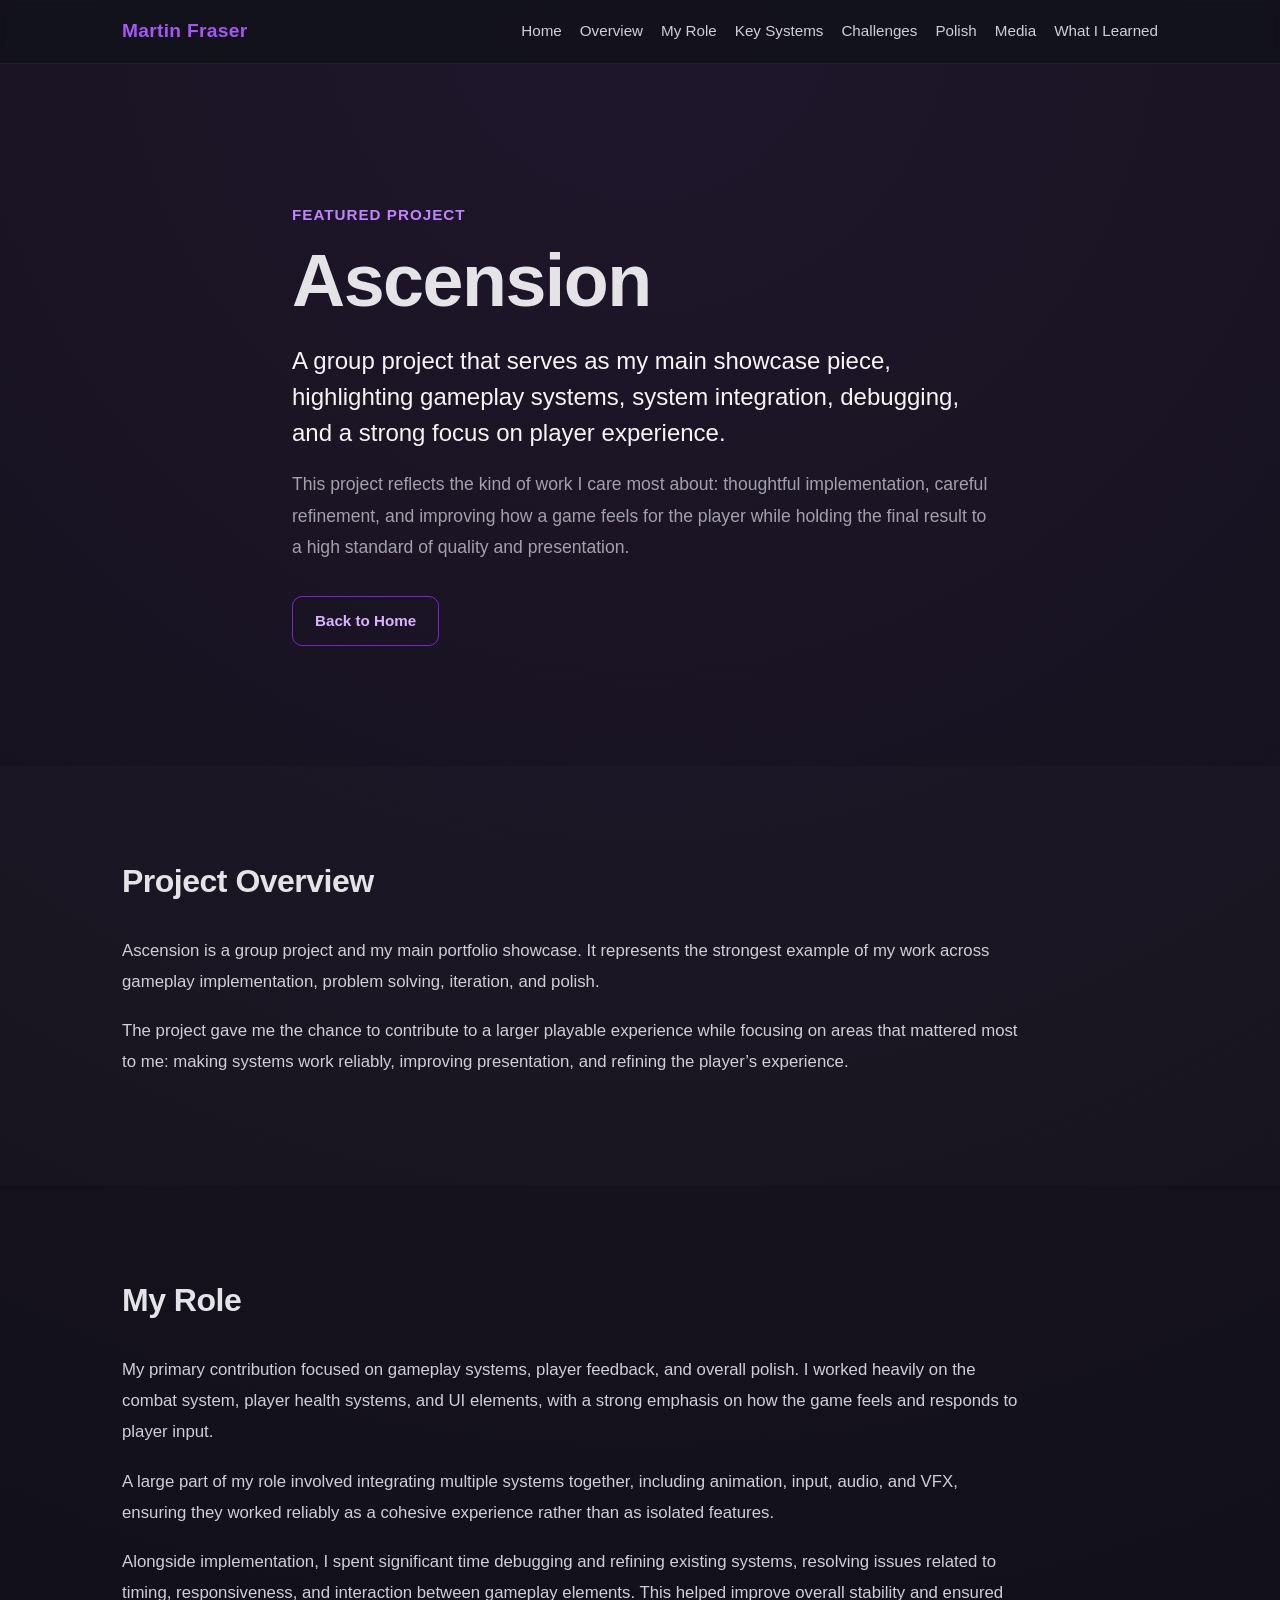
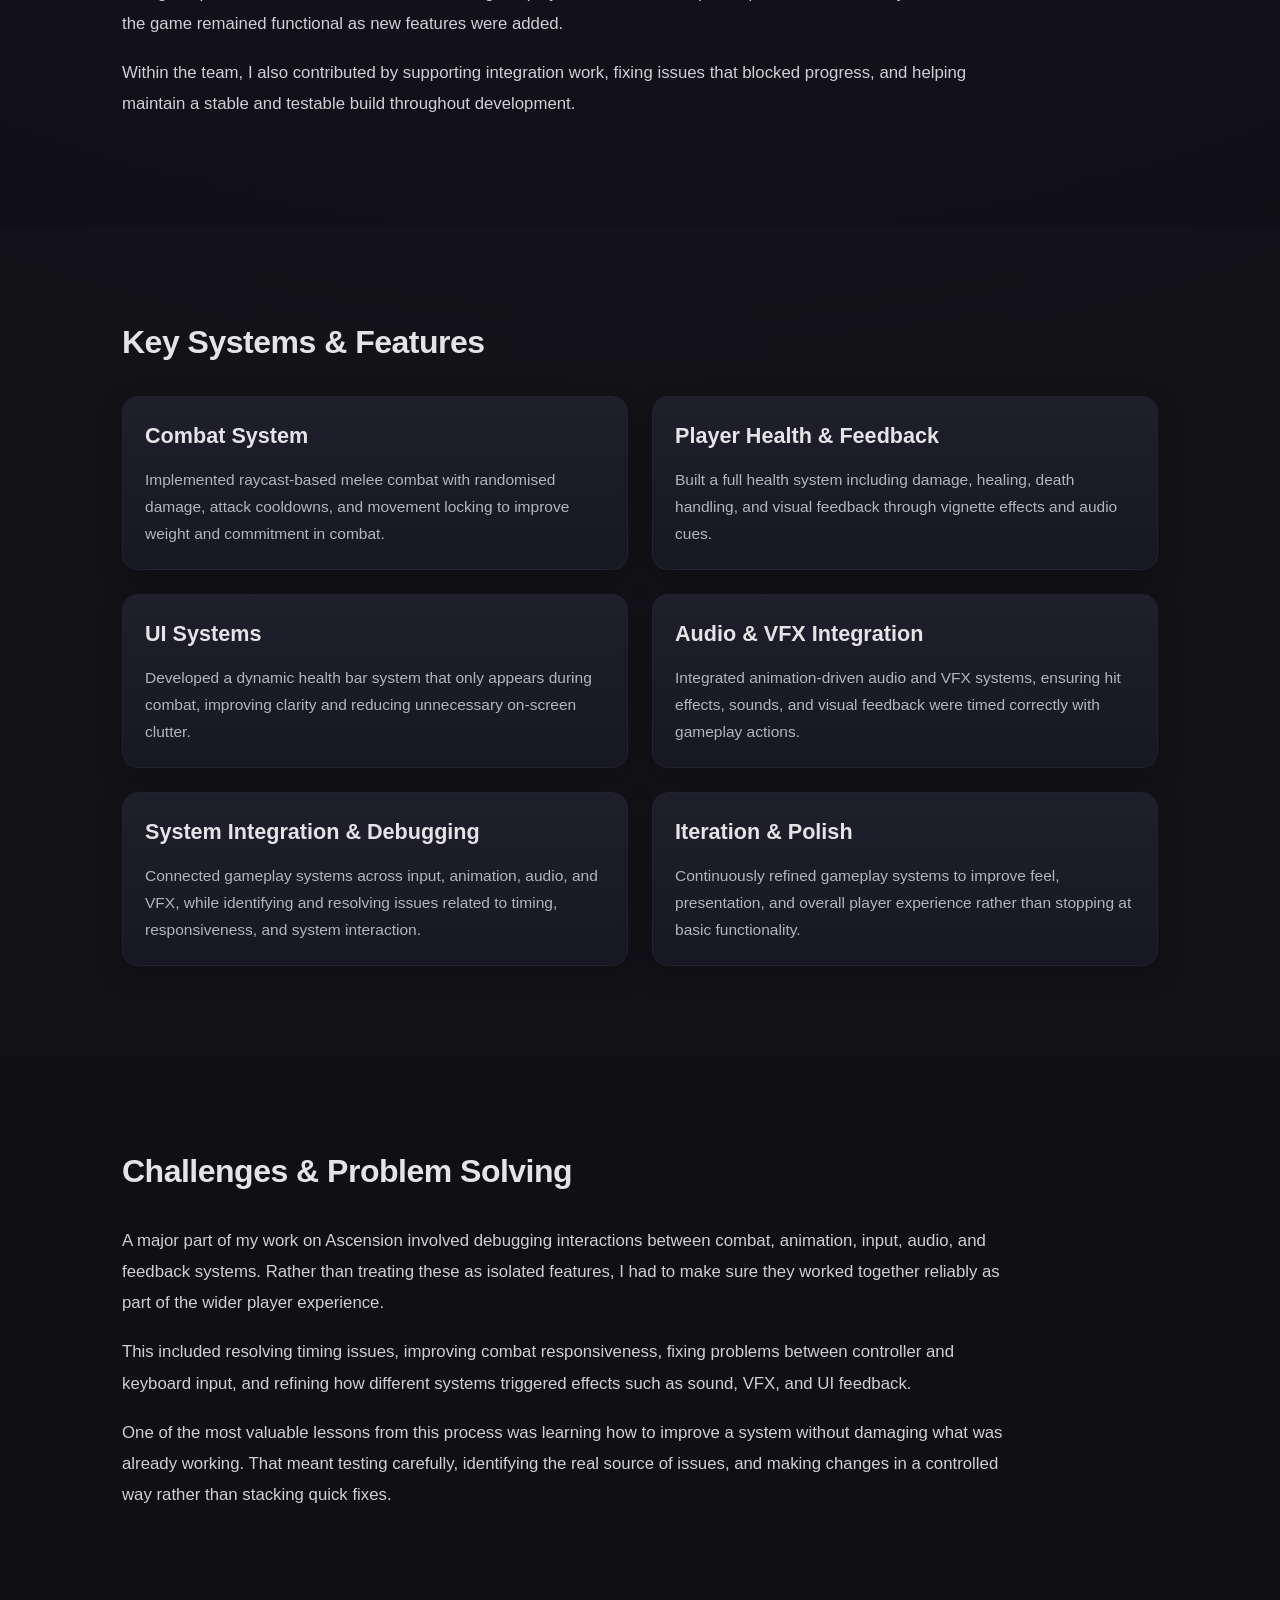
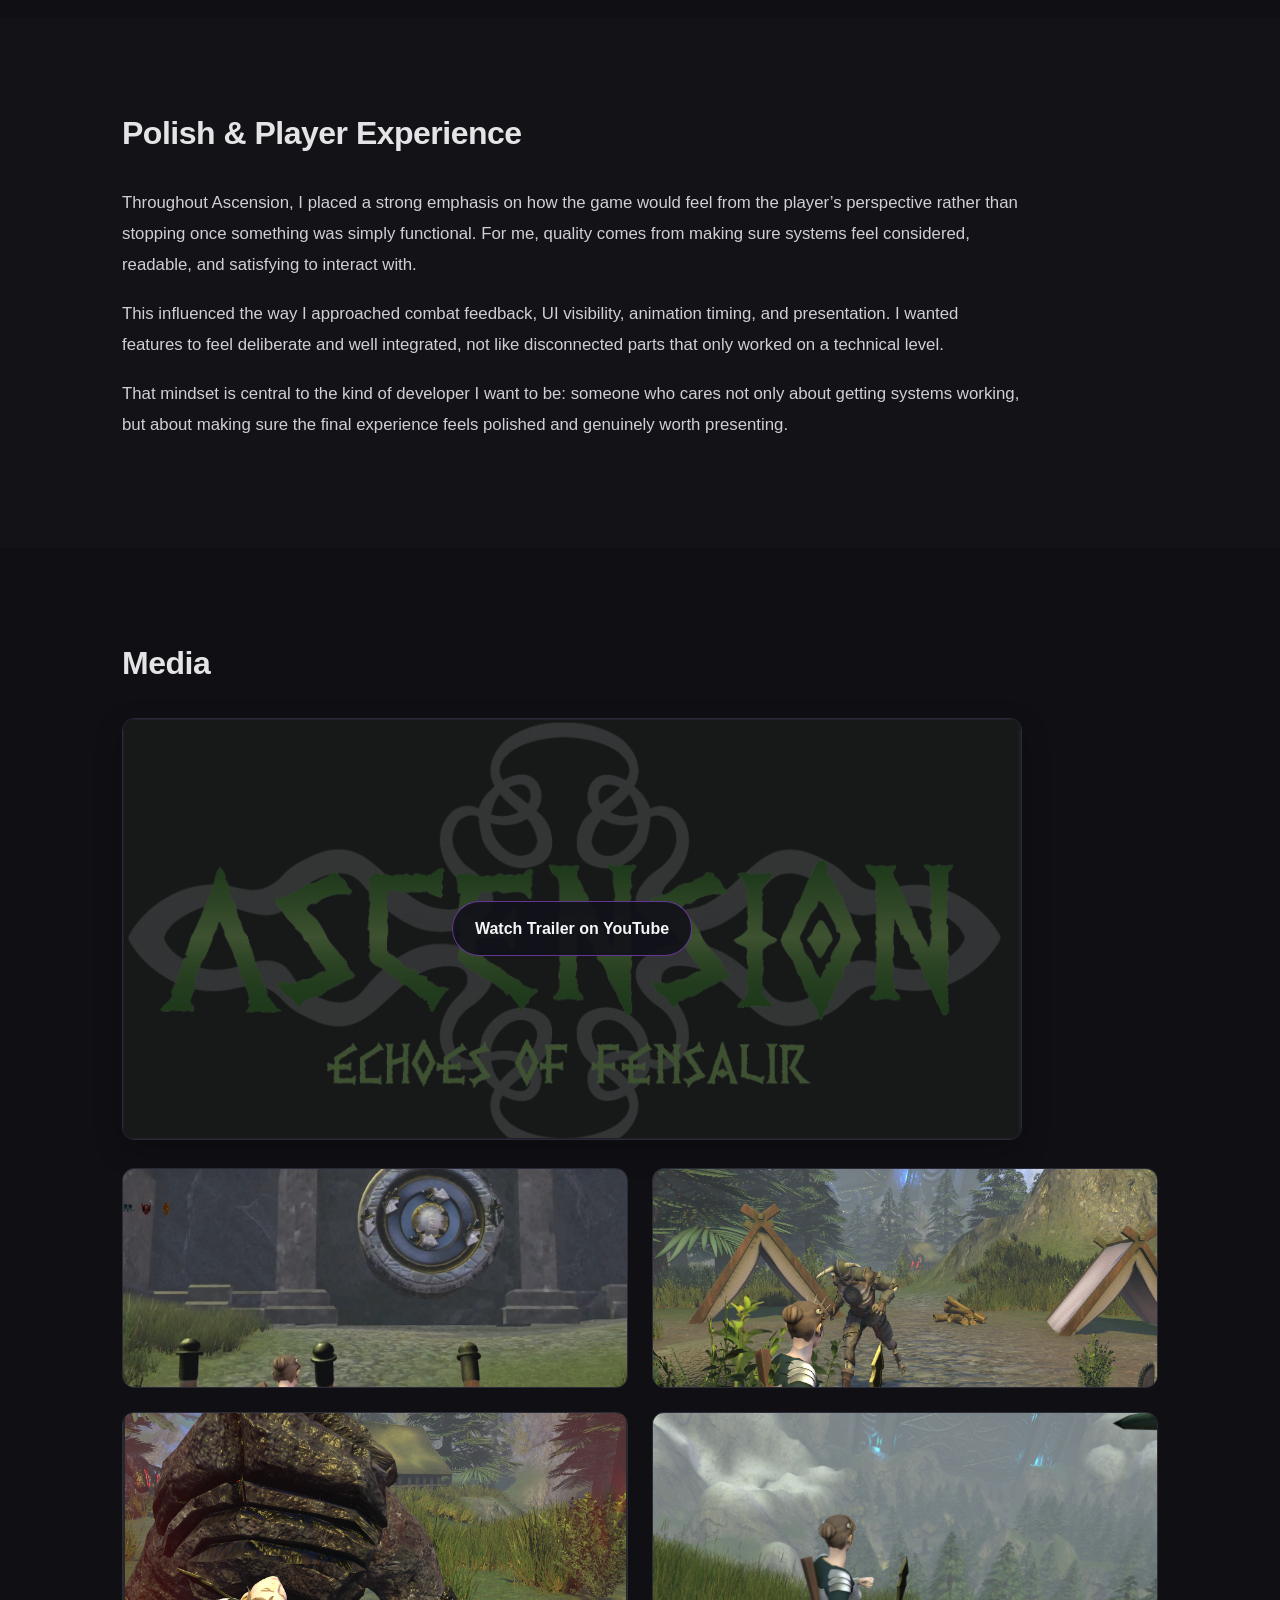
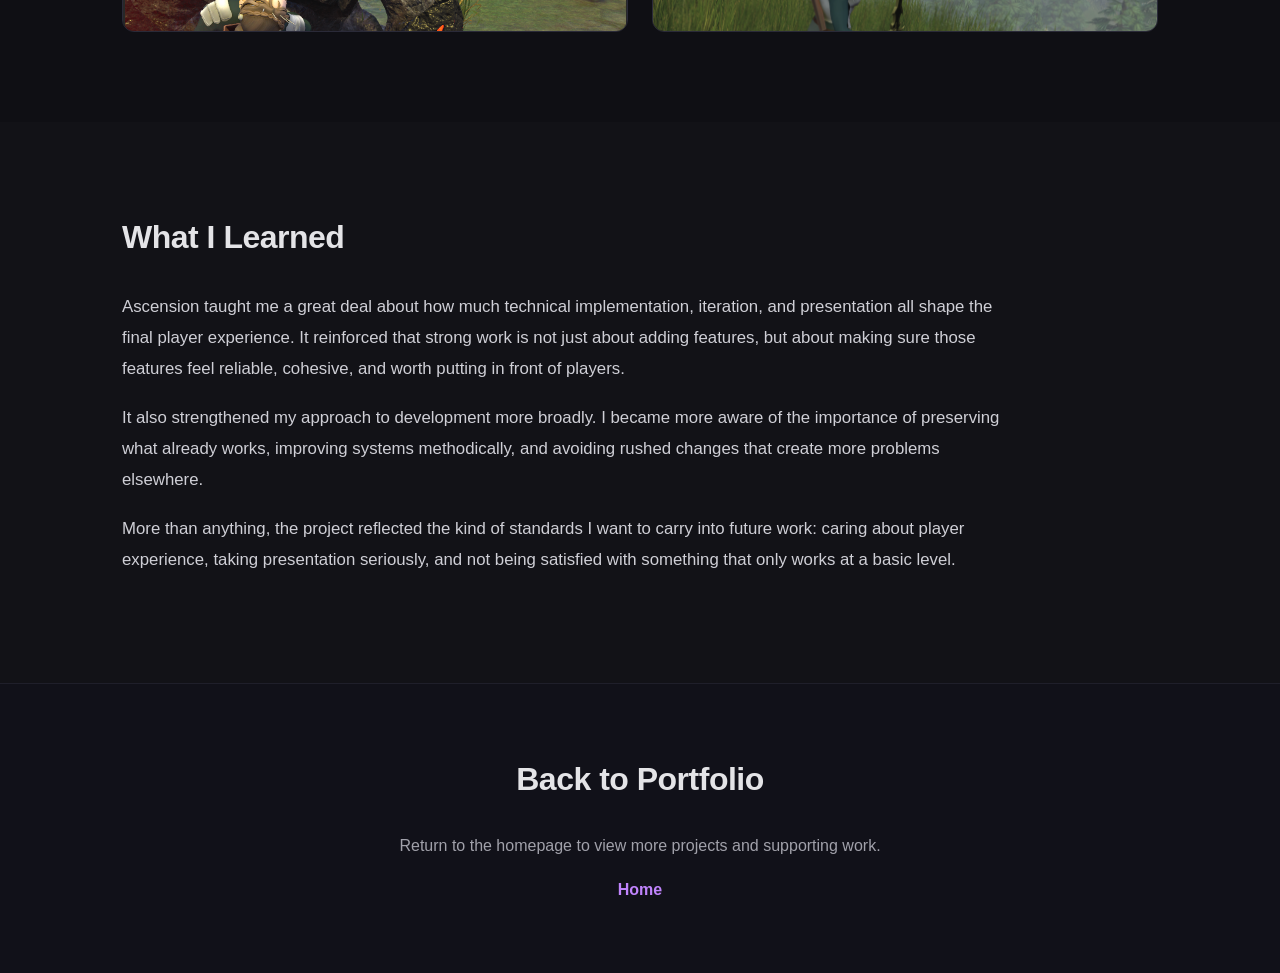
==== ascension.html @ 67d80767 "Add files via upload Initial portfolio upload" ====
<!DOCTYPE html>
<html lang="en">
<head>
    <meta charset="UTF-8">
    <meta name="viewport" content="width=device-width, initial-scale=1.0">
    <title>Ascension | Martin Fraser</title>
    <meta name="description" content="Ascension project page for Martin Fraser's portfolio.">
    <link rel="stylesheet" href="css/styles.css">
</head>
<body>
    <header class="site-header">
        <div class="container nav-container">
            <a href="index.html" class="site-logo">Martin Fraser</a>

            <nav class="site-nav">
                <a href="index.html">Home</a>
                <a href="#overview">Overview</a>
                <a href="#role">My Role</a>
                <a href="#systems">Key Systems</a>
                <a href="#challenges">Challenges</a>
                <a href="#polish">Polish</a>
                <a href="#media">Media</a>
                <a href="#learning">What I Learned</a>
            </nav>
        </div>
    </header>

    <main>
        <section class="hero-section">
            <div class="container hero-content">
                <p class="eyebrow">Featured Project</p>
                <h1>Ascension</h1>
                <p class="hero-lead">
    A group project that serves as my main showcase piece, highlighting gameplay systems,
    system integration, debugging, and a strong focus on player experience.
</p>
               <p class="hero-supporting">
    This project reflects the kind of work I care most about: thoughtful implementation,
    careful refinement, and improving how a game feels for the player while holding the final
    result to a high standard of quality and presentation.
</p>
                <div class="hero-buttons">
                    <a href="index.html" class="button button-secondary">Back to Home</a>
                </div>
            </div>
        </section>

        <section id="overview" class="content-section">
            <div class="container">
                <h2>Project Overview</h2>
                <p class="section-copy">
                    Ascension is a group project and my main portfolio showcase. It represents the strongest
                    example of my work across gameplay implementation, problem solving, iteration, and polish.
                </p>
                <p class="section-copy">
                    The project gave me the chance to contribute to a larger playable experience while focusing
                    on areas that mattered most to me: making systems work reliably, improving presentation, and
                    refining the player’s experience.
                </p>
            </div>
        </section>

        <section id="role" class="content-section">
            <div class="container">
                <h2>My Role</h2>

                <p class="section-copy">
                    My primary contribution focused on gameplay systems, player feedback, and overall polish.
                    I worked heavily on the combat system, player health systems, and UI elements, with a strong
                    emphasis on how the game feels and responds to player input.
                </p>

                <p class="section-copy">
                    A large part of my role involved integrating multiple systems together, including animation,
                    input, audio, and VFX, ensuring they worked reliably as a cohesive experience rather than as
                    isolated features.
                </p>

                <p class="section-copy">
                    Alongside implementation, I spent significant time debugging and refining existing systems,
                    resolving issues related to timing, responsiveness, and interaction between gameplay elements.
                    This helped improve overall stability and ensured the game remained functional as new features
                    were added.
                </p>

                <p class="section-copy">
                    Within the team, I also contributed by supporting integration work, fixing issues that blocked
                    progress, and helping maintain a stable and testable build throughout development.
                </p>
            </div>
        </section>

        <section id="systems" class="content-section">
            <div class="container">
                <h2>Key Systems & Features</h2>

                <div class="project-grid">
                    <article class="project-card">
                        <div class="project-card-content">
                            <h3>Combat System</h3>
                            <p>
                                Implemented raycast-based melee combat with randomised damage, attack cooldowns,
                                and movement locking to improve weight and commitment in combat.
                            </p>
                        </div>
                    </article>

                    <article class="project-card">
                        <div class="project-card-content">
                            <h3>Player Health & Feedback</h3>
                            <p>
                                Built a full health system including damage, healing, death handling, and visual
                                feedback through vignette effects and audio cues.
                            </p>
                        </div>
                    </article>

                    <article class="project-card">
                        <div class="project-card-content">
                            <h3>UI Systems</h3>
                            <p>
                                Developed a dynamic health bar system that only appears during combat,
                                improving clarity and reducing unnecessary on-screen clutter.
                            </p>
                        </div>
                    </article>

                    <article class="project-card">
                        <div class="project-card-content">
                            <h3>Audio & VFX Integration</h3>
                            <p>
                                Integrated animation-driven audio and VFX systems, ensuring hit effects,
                                sounds, and visual feedback were timed correctly with gameplay actions.
                            </p>
                        </div>
                    </article>

                    <article class="project-card">
                        <div class="project-card-content">
                            <h3>System Integration & Debugging</h3>
                            <p>
                                Connected gameplay systems across input, animation, audio, and VFX,
                                while identifying and resolving issues related to timing, responsiveness,
                                and system interaction.
                            </p>
                        </div>
                    </article>

                    <article class="project-card">
                        <div class="project-card-content">
                            <h3>Iteration & Polish</h3>
                            <p>
                                Continuously refined gameplay systems to improve feel, presentation,
                                and overall player experience rather than stopping at basic functionality.
                            </p>
                        </div>
                    </article>
                </div>
            </div>
        </section>

      <section id="challenges" class="content-section">
    <div class="container">
        <h2>Challenges & Problem Solving</h2>
        <p class="section-copy">
            A major part of my work on Ascension involved debugging interactions between combat,
            animation, input, audio, and feedback systems. Rather than treating these as isolated
            features, I had to make sure they worked together reliably as part of the wider player experience.
        </p>
        <p class="section-copy">
            This included resolving timing issues, improving combat responsiveness, fixing problems
            between controller and keyboard input, and refining how different systems triggered effects
            such as sound, VFX, and UI feedback.
        </p>
        <p class="section-copy">
            One of the most valuable lessons from this process was learning how to improve a system
            without damaging what was already working. That meant testing carefully, identifying the
            real source of issues, and making changes in a controlled way rather than stacking quick fixes.
        </p>
    </div>
</section>

       <section id="polish" class="content-section">
    <div class="container">
        <h2>Polish & Player Experience</h2>
        <p class="section-copy">
            Throughout Ascension, I placed a strong emphasis on how the game would feel from the player’s
            perspective rather than stopping once something was simply functional. For me, quality comes from
            making sure systems feel considered, readable, and satisfying to interact with.
        </p>
        <p class="section-copy">
            This influenced the way I approached combat feedback, UI visibility, animation timing, and
            presentation. I wanted features to feel deliberate and well integrated, not like disconnected
            parts that only worked on a technical level.
        </p>
        <p class="section-copy">
            That mindset is central to the kind of developer I want to be: someone who cares not only about
            getting systems working, but about making sure the final experience feels polished and genuinely
            worth presenting.
        </p>
    </div>
</section>

        <section id="media" class="content-section">
    <div class="container">
        <h2>Media</h2>

        <a class="video-link-card" href="https://www.youtube.com/watch?v=NXDBfJATPJU" target="_blank" rel="noopener noreferrer">
    <img src="assets/images/ascension_cover.png" alt="Ascension trailer thumbnail" class="project-image">
    <div class="video-link-overlay">
        <span class="video-link-label">Watch Trailer on YouTube</span>
    </div>
</a>

        <div class="project-grid media-grid">
            <img src="assets/images/ascension_1.png" alt="Ascension gameplay view" class="project-image">
            <img src="assets/images/ascension_2.png" alt="Ascension combat encounter" class="project-image">
            <img src="assets/images/ascension_3.png" alt="Ascension combat close-up" class="project-image">
            <img src="assets/images/ascension_4.png" alt="Ascension exploration view" class="project-image">
        </div>
    </div>
</section>

       <section id="learning" class="content-section">
    <div class="container">
        <h2>What I Learned</h2>
        <p class="section-copy">
            Ascension taught me a great deal about how much technical implementation, iteration, and
            presentation all shape the final player experience. It reinforced that strong work is not
            just about adding features, but about making sure those features feel reliable, cohesive,
            and worth putting in front of players.
        </p>
        <p class="section-copy">
            It also strengthened my approach to development more broadly. I became more aware of the
            importance of preserving what already works, improving systems methodically, and avoiding
            rushed changes that create more problems elsewhere.
        </p>
        <p class="section-copy">
            More than anything, the project reflected the kind of standards I want to carry into future
            work: caring about player experience, taking presentation seriously, and not being satisfied
            with something that only works at a basic level.
        </p>
    </div>
</section>
    </main>

    <footer class="site-footer">
        <div class="container">
            <h2>Back to Portfolio</h2>
            <p class="footer-copy">Return to the homepage to view more projects and supporting work.</p>
            <div class="contact-links">
                <a href="index.html">Home</a>
            </div>
        </div>
    </footer>

    <script src="js/script.js"></script>
</body>
</html>
---- css/styles.css ----
/* RESET */
* {
    margin: 0;
    padding: 0;
    box-sizing: border-box;
}

/* BASE */
html {
    scroll-behavior: smooth;
}

body {
    font-family: Arial, sans-serif;
    background:
        radial-gradient(circle at top, rgba(168, 85, 247, 0.10), transparent 35%),
        #0f0f14;
    color: #e4e4e7;
    line-height: 1.6;
}

/* CONTAINER */
.container {
    width: 100%;
    max-width: 1100px;
    margin: 0 auto;
    padding: 0 32px;
}

/* HEADER */
.site-header {
    background-color: rgba(18, 18, 26, 0.90);
    border-bottom: 1px solid #1f1f2a;
    padding: 16px 0;
    position: sticky;
    top: 0;
    backdrop-filter: blur(8px);
    z-index: 1000;
}

.nav-container {
    display: flex;
    justify-content: space-between;
    align-items: center;
    gap: 20px;
}

.site-logo {
    font-weight: 700;
    color: #a855f7;
    text-decoration: none;
    font-size: 1.2rem;
    letter-spacing: 0.3px;
}

.site-nav {
    display: flex;
    flex-wrap: wrap;
    gap: 18px;
}

.site-nav a {
    color: #cfcfd6;
    text-decoration: none;
    font-size: 0.95rem;
    transition: color 0.2s ease;
}

.site-nav a:hover {
    color: #c084fc;
}

/* HERO */
.hero-section {
    min-height: 78vh;
    display: flex;
    align-items: center;
    padding: 100px 0 80px;
}

.hero-content {
    max-width: 760px;
}

.eyebrow {
    color: #c084fc;
    font-size: 0.95rem;
    font-weight: 600;
    margin-bottom: 14px;
    text-transform: uppercase;
    letter-spacing: 1px;
}

h1 {
    font-size: clamp(2.8rem, 6vw, 4.6rem);
    line-height: 1.05;
    margin-bottom: 24px;
    letter-spacing: -1.5px;
}

.hero-lead {
    font-size: 1.5rem;
    line-height: 1.5;
    max-width: 760px;
    margin-bottom: 18px;
    color: #f5f5f7;
}

.hero-supporting {
    font-size: 1.1rem;
    line-height: 1.8;
    color: #a1a1aa;
    max-width: 720px;
    margin-bottom: 32px;
}

.hero-buttons {
    display: flex;
    flex-wrap: wrap;
    gap: 14px;
}

/* BUTTONS */
.button {
    display: inline-flex;
    align-items: center;
    justify-content: center;
    min-width: 140px;
    padding: 12px 22px;
    text-decoration: none;
    border-radius: 10px;
    font-size: 0.95rem;
    font-weight: 600;
    transition: transform 0.2s ease, background-color 0.2s ease, color 0.2s ease, border-color 0.2s ease;
}

.button:hover {
    transform: translateY(-2px);
}

.button-primary {
    background: linear-gradient(135deg, #a855f7, #9333ea);
    color: white;
    border: none;
}

.button-primary:hover {
    background: linear-gradient(135deg, #9333ea, #7e22ce);
}

.button-secondary {
    border: 1px solid #7e22ce;
    color: #d8b4fe;
    background-color: transparent;
}

.button-secondary:hover {
    background-color: #1b1328;
    color: white;
    border-color: #a855f7;
}

/* SECTIONS */
.content-section {
    padding: 90px 0;
}

.content-section:nth-of-type(even) {
    background-color: rgba(255, 255, 255, 0.01);
}

h2 {
    font-size: 2rem;
    margin-bottom: 28px;
    letter-spacing: -0.5px;
}

.section-copy {
    max-width: 900px;
    margin-bottom: 18px;
    color: #cfcfd6;
    font-size: 1.05rem;
    line-height: 1.85;
}

/* PROJECTS */
.project-grid {
    display: grid;
    grid-template-columns: repeat(2, minmax(0, 1fr));
    gap: 24px;
}

.featured-grid {
    margin-top: 24px;
}

.project-card {
    background: linear-gradient(180deg, rgba(32, 32, 45, 0.95), rgba(24, 24, 36, 0.95));
    padding: 22px;
    border-radius: 16px;
    border: 1px solid #222230;
    transition: transform 0.2s ease, border-color 0.2s ease, box-shadow 0.2s ease;
    box-shadow: 0 10px 30px rgba(0, 0, 0, 0.18);
}

.project-card:hover {
    transform: translateY(-4px);
    border-color: rgba(168, 85, 247, 0.6);
    box-shadow: 0 14px 36px rgba(0, 0, 0, 0.26);
}

.project-card-content h3,
.project-card h3 {
    font-size: 1.35rem;
    margin-bottom: 12px;
}

.project-card p {
    font-size: 0.97rem;
    color: #b4b4bd;
    line-height: 1.75;
}

.project-tag {
    font-size: 0.78rem;
    font-weight: 700;
    color: #c084fc;
    margin-bottom: 8px;
    text-transform: uppercase;
    letter-spacing: 0.8px;
}

.project-image-placeholder {
    height: 190px;
    background: linear-gradient(135deg, rgba(168, 85, 247, 0.16), rgba(34, 34, 48, 0.95));
    margin-bottom: 18px;
    border-radius: 12px;
    display: flex;
    align-items: center;
    justify-content: center;
    color: #8f8fa0;
    border: 1px solid #2a2a38;
    font-size: 0.95rem;
}

.text-link {
    display: inline-block;
    margin-top: 14px;
    color: #c084fc;
    text-decoration: none;
    font-weight: 600;
    transition: color 0.2s ease;
}

.text-link:hover {
    color: #e9d5ff;
}

/* FOOTER */
.site-footer {
    padding: 70px 0;
    border-top: 1px solid #1f1f2a;
    text-align: center;
    background-color: #111119;
}

.footer-copy {
    margin-bottom: 18px;
    color: #a1a1aa;
    font-size: 1rem;
}

.contact-links {
    display: flex;
    justify-content: center;
    flex-wrap: wrap;
    gap: 18px;
}

.contact-links a {
    color: #c084fc;
    text-decoration: none;
    font-weight: 600;
}

.contact-links a:hover {
    color: #f5d0fe;
}

/* RESPONSIVE */
@media (max-width: 900px) {
    .nav-container {
        flex-direction: column;
        align-items: flex-start;
    }

    .site-nav {
        gap: 12px;
    }

    .hero-section {
        min-height: auto;
        padding: 80px 0 60px;
    }

    .hero-lead {
        font-size: 1.25rem;
    }

    .hero-supporting {
        font-size: 1rem;
    }

    .project-grid {
        grid-template-columns: 1fr;
    }

    .container {
        padding: 0 24px;
    }
}

@media (max-width: 600px) {
    .container {
        padding: 0 18px;
    }

    h2 {
        font-size: 1.7rem;
    }

    .button {
        width: 100%;
    }

    .hero-buttons {
        flex-direction: column;
        align-items: stretch;
    }
}

.project-image {
    width: 100%;
    height: 220px;
    object-fit: cover;
    object-position: top;
    border-radius: 12px;
    border: 1px solid #2a2a38;
}.video-wrapper {
    position: relative;
    width: 100%;
    max-width: 900px;
    margin: 0 0 28px 0;
    aspect-ratio: 16 / 9;
    border-radius: 12px;
    overflow: hidden;
    border: 1px solid #2a2a38;
    box-shadow: 0 10px 30px rgba(0, 0, 0, 0.18);
}

.video-wrapper iframe {
    width: 100%;
    height: 100%;
    display: block;
    border: 0;
}

.media-grid {
    margin-top: 8px;
}
.video-link-card {
    display: block;
    position: relative;
    width: 100%;
    max-width: 900px;
    margin: 0 0 28px 0;
    border-radius: 12px;
    overflow: hidden;
    border: 1px solid #2a2a38;
    text-decoration: none;
    box-shadow: 0 10px 30px rgba(0, 0, 0, 0.18);
}

.video-link-card .project-image {
    height: 420px;
    display: block;
}

.video-link-overlay {
    position: absolute;
    inset: 0;
    display: flex;
    align-items: center;
    justify-content: center;
    background: rgba(15, 15, 20, 0.35);
    transition: background-color 0.2s ease;
}

.video-link-card:hover .video-link-overlay {
    background: rgba(15, 15, 20, 0.18);
}

.video-link-label {
    background: rgba(18, 18, 26, 0.92);
    color: #f5f5f7;
    padding: 14px 22px;
    border-radius: 999px;
    border: 1px solid rgba(168, 85, 247, 0.55);
    font-weight: 600;
}
.project-image-multi {
    display: grid;
    grid-template-columns: 1fr 1fr;
    gap: 10px;
    margin-bottom: 18px;
}

.project-image-multi img {
    width: 100%;
    height: 140px;
    object-fit: cover;
    border-radius: 10px;
    border: 1px solid #2a2a38;
}
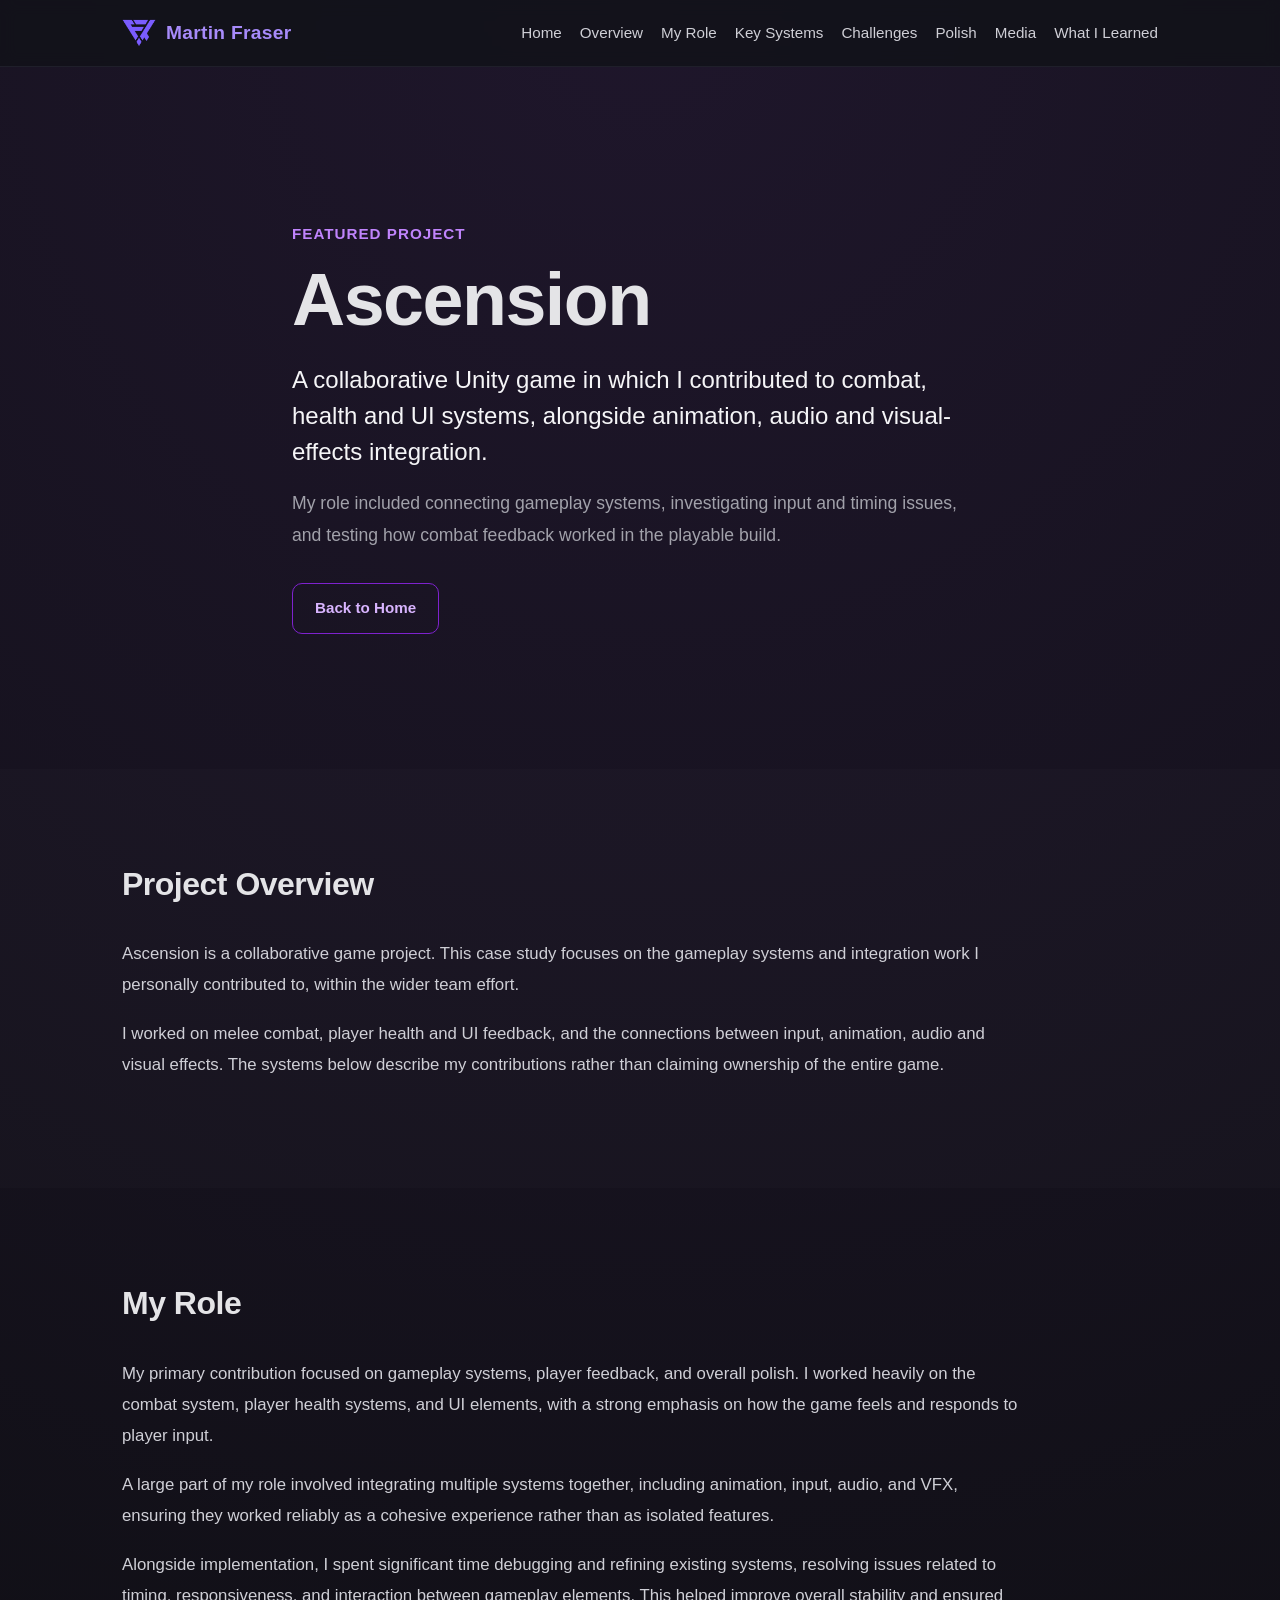
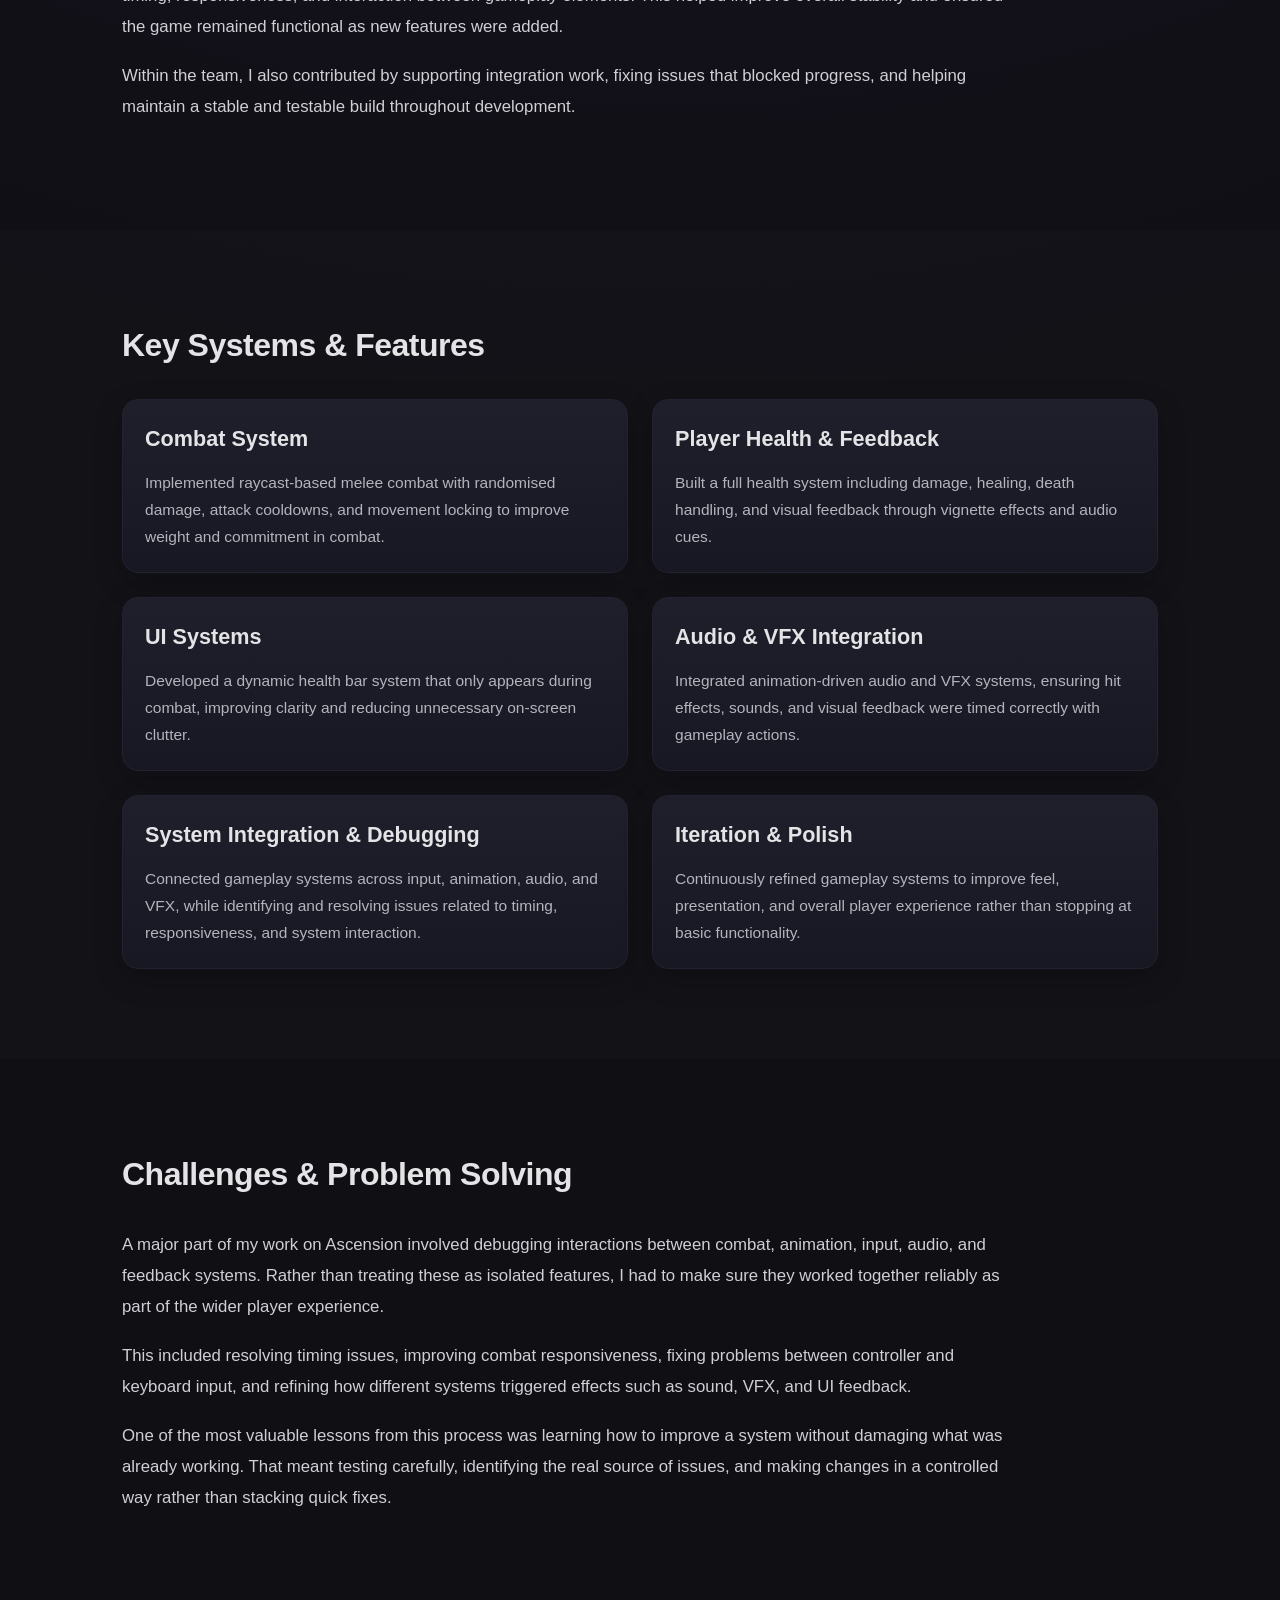
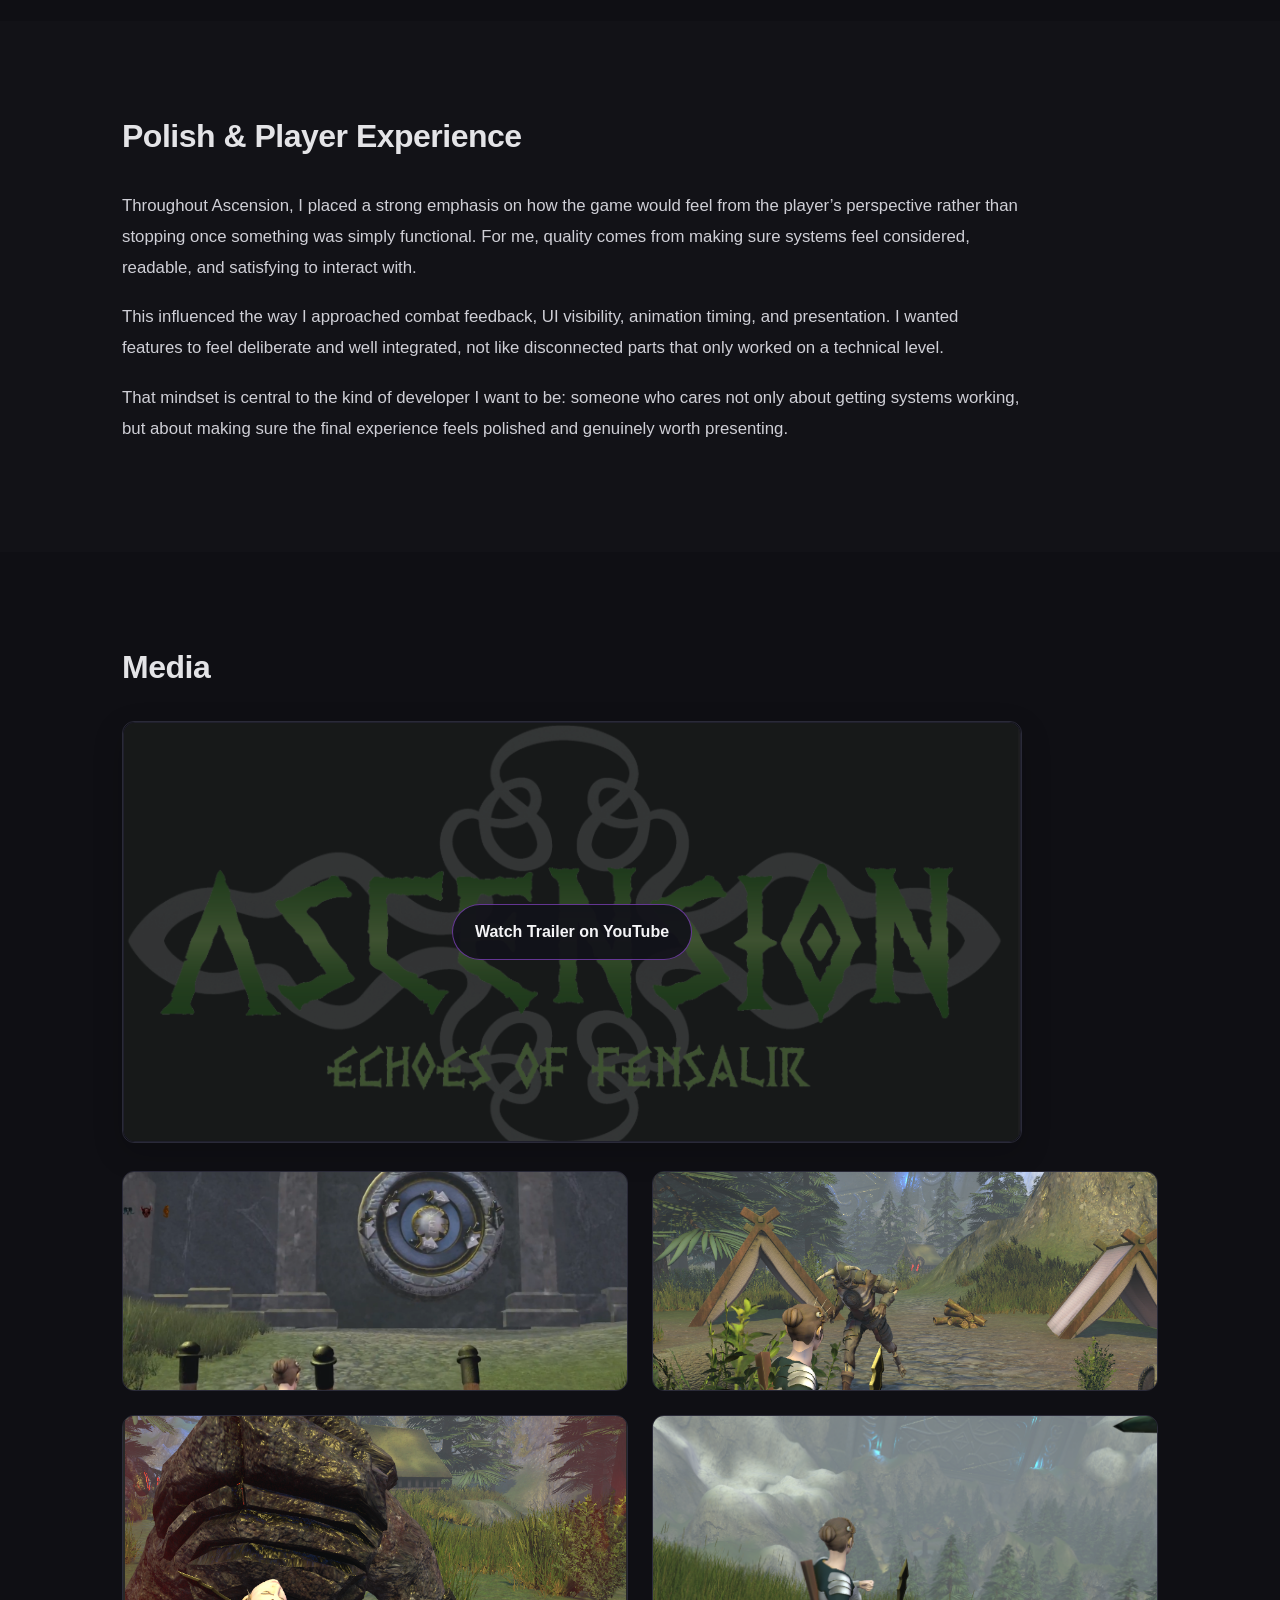
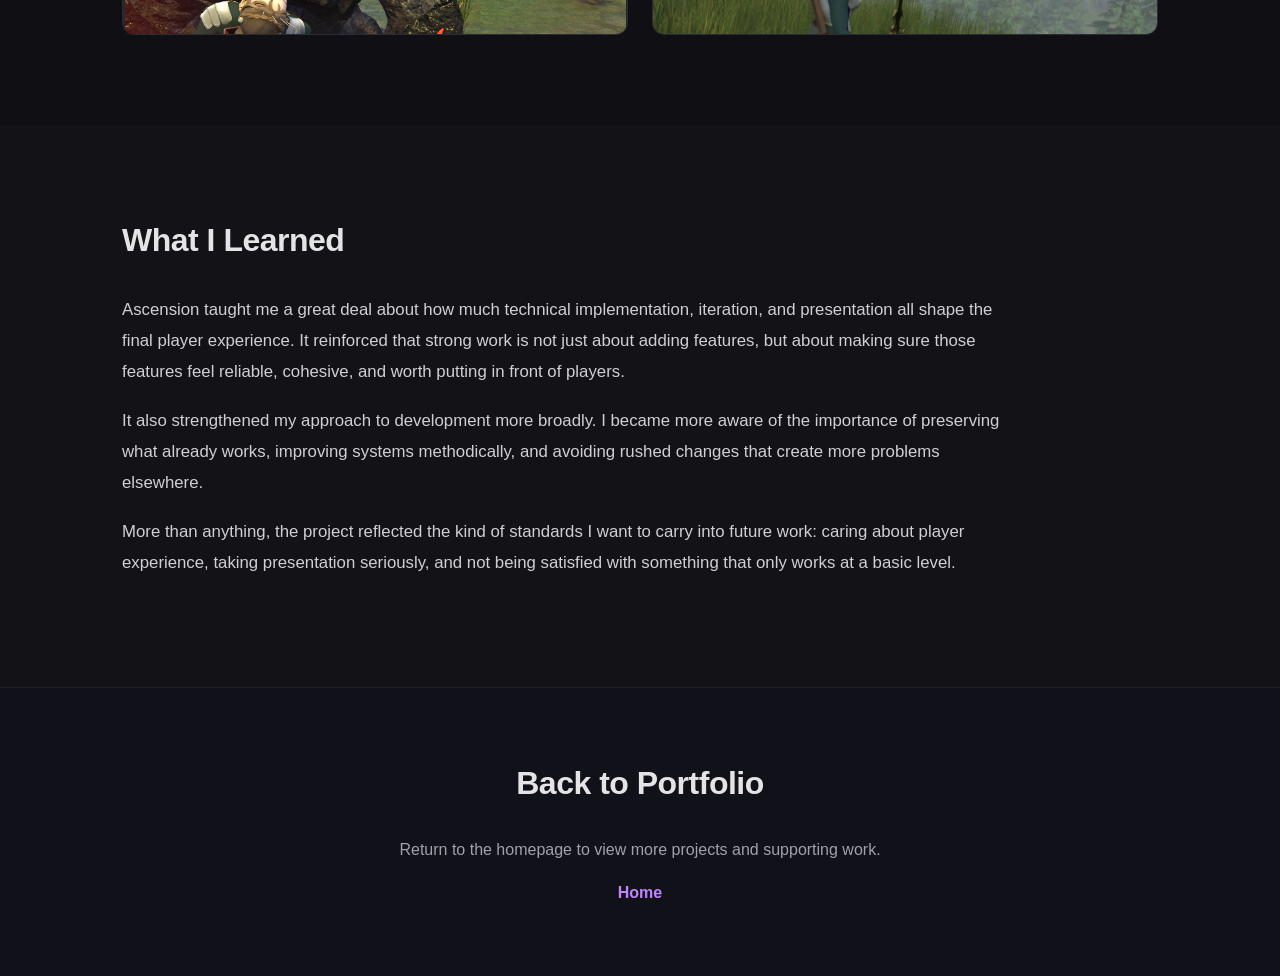
==== commit 3bd93b39: "Update portfolio with new projects and refreshed professional profile" ====
--- a/ascension.html
+++ b/ascension.html
@@ -1,259 +1,257 @@
-<!DOCTYPE html>
-<html lang="en">
-<head>
-    <meta charset="UTF-8">
-    <meta name="viewport" content="width=device-width, initial-scale=1.0">
-    <title>Ascension | Martin Fraser</title>
-    <meta name="description" content="Ascension project page for Martin Fraser's portfolio.">
-    <link rel="stylesheet" href="css/styles.css">
-</head>
-<body>
-    <header class="site-header">
-        <div class="container nav-container">
-            <a href="index.html" class="site-logo">Martin Fraser</a>
-
-            <nav class="site-nav">
-                <a href="index.html">Home</a>
-                <a href="#overview">Overview</a>
-                <a href="#role">My Role</a>
-                <a href="#systems">Key Systems</a>
-                <a href="#challenges">Challenges</a>
-                <a href="#polish">Polish</a>
-                <a href="#media">Media</a>
-                <a href="#learning">What I Learned</a>
-            </nav>
-        </div>
-    </header>
-
-    <main>
-        <section class="hero-section">
-            <div class="container hero-content">
-                <p class="eyebrow">Featured Project</p>
-                <h1>Ascension</h1>
-                <p class="hero-lead">
-    A group project that serves as my main showcase piece, highlighting gameplay systems,
-    system integration, debugging, and a strong focus on player experience.
-</p>
-               <p class="hero-supporting">
-    This project reflects the kind of work I care most about: thoughtful implementation,
-    careful refinement, and improving how a game feels for the player while holding the final
-    result to a high standard of quality and presentation.
-</p>
-                <div class="hero-buttons">
-                    <a href="index.html" class="button button-secondary">Back to Home</a>
-                </div>
-            </div>
-        </section>
-
-        <section id="overview" class="content-section">
-            <div class="container">
-                <h2>Project Overview</h2>
-                <p class="section-copy">
-                    Ascension is a group project and my main portfolio showcase. It represents the strongest
-                    example of my work across gameplay implementation, problem solving, iteration, and polish.
-                </p>
-                <p class="section-copy">
-                    The project gave me the chance to contribute to a larger playable experience while focusing
-                    on areas that mattered most to me: making systems work reliably, improving presentation, and
-                    refining the player’s experience.
-                </p>
-            </div>
-        </section>
-
-        <section id="role" class="content-section">
-            <div class="container">
-                <h2>My Role</h2>
-
-                <p class="section-copy">
-                    My primary contribution focused on gameplay systems, player feedback, and overall polish.
-                    I worked heavily on the combat system, player health systems, and UI elements, with a strong
-                    emphasis on how the game feels and responds to player input.
-                </p>
-
-                <p class="section-copy">
-                    A large part of my role involved integrating multiple systems together, including animation,
-                    input, audio, and VFX, ensuring they worked reliably as a cohesive experience rather than as
-                    isolated features.
-                </p>
-
-                <p class="section-copy">
-                    Alongside implementation, I spent significant time debugging and refining existing systems,
-                    resolving issues related to timing, responsiveness, and interaction between gameplay elements.
-                    This helped improve overall stability and ensured the game remained functional as new features
-                    were added.
-                </p>
-
-                <p class="section-copy">
-                    Within the team, I also contributed by supporting integration work, fixing issues that blocked
-                    progress, and helping maintain a stable and testable build throughout development.
-                </p>
-            </div>
-        </section>
-
-        <section id="systems" class="content-section">
-            <div class="container">
-                <h2>Key Systems & Features</h2>
-
-                <div class="project-grid">
-                    <article class="project-card">
-                        <div class="project-card-content">
-                            <h3>Combat System</h3>
-                            <p>
-                                Implemented raycast-based melee combat with randomised damage, attack cooldowns,
-                                and movement locking to improve weight and commitment in combat.
-                            </p>
-                        </div>
-                    </article>
-
-                    <article class="project-card">
-                        <div class="project-card-content">
-                            <h3>Player Health & Feedback</h3>
-                            <p>
-                                Built a full health system including damage, healing, death handling, and visual
-                                feedback through vignette effects and audio cues.
-                            </p>
-                        </div>
-                    </article>
-
-                    <article class="project-card">
-                        <div class="project-card-content">
-                            <h3>UI Systems</h3>
-                            <p>
-                                Developed a dynamic health bar system that only appears during combat,
-                                improving clarity and reducing unnecessary on-screen clutter.
-                            </p>
-                        </div>
-                    </article>
-
-                    <article class="project-card">
-                        <div class="project-card-content">
-                            <h3>Audio & VFX Integration</h3>
-                            <p>
-                                Integrated animation-driven audio and VFX systems, ensuring hit effects,
-                                sounds, and visual feedback were timed correctly with gameplay actions.
-                            </p>
-                        </div>
-                    </article>
-
-                    <article class="project-card">
-                        <div class="project-card-content">
-                            <h3>System Integration & Debugging</h3>
-                            <p>
-                                Connected gameplay systems across input, animation, audio, and VFX,
-                                while identifying and resolving issues related to timing, responsiveness,
-                                and system interaction.
-                            </p>
-                        </div>
-                    </article>
-
-                    <article class="project-card">
-                        <div class="project-card-content">
-                            <h3>Iteration & Polish</h3>
-                            <p>
-                                Continuously refined gameplay systems to improve feel, presentation,
-                                and overall player experience rather than stopping at basic functionality.
-                            </p>
-                        </div>
-                    </article>
-                </div>
-            </div>
-        </section>
-
-      <section id="challenges" class="content-section">
-    <div class="container">
-        <h2>Challenges & Problem Solving</h2>
-        <p class="section-copy">
-            A major part of my work on Ascension involved debugging interactions between combat,
-            animation, input, audio, and feedback systems. Rather than treating these as isolated
-            features, I had to make sure they worked together reliably as part of the wider player experience.
-        </p>
-        <p class="section-copy">
-            This included resolving timing issues, improving combat responsiveness, fixing problems
-            between controller and keyboard input, and refining how different systems triggered effects
-            such as sound, VFX, and UI feedback.
-        </p>
-        <p class="section-copy">
-            One of the most valuable lessons from this process was learning how to improve a system
-            without damaging what was already working. That meant testing carefully, identifying the
-            real source of issues, and making changes in a controlled way rather than stacking quick fixes.
-        </p>
-    </div>
-</section>
-
-       <section id="polish" class="content-section">
-    <div class="container">
-        <h2>Polish & Player Experience</h2>
-        <p class="section-copy">
-            Throughout Ascension, I placed a strong emphasis on how the game would feel from the player’s
-            perspective rather than stopping once something was simply functional. For me, quality comes from
-            making sure systems feel considered, readable, and satisfying to interact with.
-        </p>
-        <p class="section-copy">
-            This influenced the way I approached combat feedback, UI visibility, animation timing, and
-            presentation. I wanted features to feel deliberate and well integrated, not like disconnected
-            parts that only worked on a technical level.
-        </p>
-        <p class="section-copy">
-            That mindset is central to the kind of developer I want to be: someone who cares not only about
-            getting systems working, but about making sure the final experience feels polished and genuinely
-            worth presenting.
-        </p>
-    </div>
-</section>
-
-        <section id="media" class="content-section">
-    <div class="container">
-        <h2>Media</h2>
-
-        <a class="video-link-card" href="https://www.youtube.com/watch?v=NXDBfJATPJU" target="_blank" rel="noopener noreferrer">
-    <img src="assets/images/ascension_cover.png" alt="Ascension trailer thumbnail" class="project-image">
-    <div class="video-link-overlay">
-        <span class="video-link-label">Watch Trailer on YouTube</span>
-    </div>
-</a>
-
-        <div class="project-grid media-grid">
-            <img src="assets/images/ascension_1.png" alt="Ascension gameplay view" class="project-image">
-            <img src="assets/images/ascension_2.png" alt="Ascension combat encounter" class="project-image">
-            <img src="assets/images/ascension_3.png" alt="Ascension combat close-up" class="project-image">
-            <img src="assets/images/ascension_4.png" alt="Ascension exploration view" class="project-image">
-        </div>
-    </div>
-</section>
-
-       <section id="learning" class="content-section">
-    <div class="container">
-        <h2>What I Learned</h2>
-        <p class="section-copy">
-            Ascension taught me a great deal about how much technical implementation, iteration, and
-            presentation all shape the final player experience. It reinforced that strong work is not
-            just about adding features, but about making sure those features feel reliable, cohesive,
-            and worth putting in front of players.
-        </p>
-        <p class="section-copy">
-            It also strengthened my approach to development more broadly. I became more aware of the
-            importance of preserving what already works, improving systems methodically, and avoiding
-            rushed changes that create more problems elsewhere.
-        </p>
-        <p class="section-copy">
-            More than anything, the project reflected the kind of standards I want to carry into future
-            work: caring about player experience, taking presentation seriously, and not being satisfied
-            with something that only works at a basic level.
-        </p>
-    </div>
-</section>
-    </main>
-
-    <footer class="site-footer">
-        <div class="container">
-            <h2>Back to Portfolio</h2>
-            <p class="footer-copy">Return to the homepage to view more projects and supporting work.</p>
-            <div class="contact-links">
-                <a href="index.html">Home</a>
-            </div>
-        </div>
-    </footer>
-
-    <script src="js/script.js"></script>
-</body>
+<!DOCTYPE html>
+<html lang="en">
+<head>
+    <meta charset="UTF-8">
+    <meta name="viewport" content="width=device-width, initial-scale=1.0">
+    <title>Ascension | Martin Fraser</title>
+    <meta name="description" content="Ascension is a collaborative Unity game project. Explore Martin Fraser's work on combat, health, interface integration and debugging.">
+    <link rel="stylesheet" href="css/styles.css">
+</head>
+<body>
+    <header class="site-header">
+        <div class="container nav-container">
+            <a href="index.html" class="site-logo brand-logo"><img src="assets/images/FX_Icon.png" alt="" class="brand-icon"><span>Martin Fraser</span></a>
+
+            <nav class="site-nav" aria-label="Project navigation">
+                <a href="index.html">Home</a>
+                <a href="#overview">Overview</a>
+                <a href="#role">My Role</a>
+                <a href="#systems">Key Systems</a>
+                <a href="#challenges">Challenges</a>
+                <a href="#polish">Polish</a>
+                <a href="#media">Media</a>
+                <a href="#learning">What I Learned</a>
+            </nav>
+        </div>
+    </header>
+
+    <main>
+        <section class="hero-section">
+            <div class="container hero-content">
+                <p class="eyebrow">Featured Project</p>
+                <h1>Ascension</h1>
+                <p class="hero-lead">
+    A collaborative Unity game in which I contributed to combat, health and UI systems,
+    alongside animation, audio and visual-effects integration.
+</p>
+               <p class="hero-supporting">
+    My role included connecting gameplay systems, investigating input and timing issues,
+    and testing how combat feedback worked in the playable build.
+</p>
+                <div class="hero-buttons">
+                    <a href="index.html" class="button button-secondary">Back to Home</a>
+                </div>
+            </div>
+        </section>
+
+        <section id="overview" class="content-section">
+            <div class="container">
+                <h2>Project Overview</h2>
+                <p class="section-copy">
+                    Ascension is a collaborative game project. This case study focuses on the gameplay
+                    systems and integration work I personally contributed to, within the wider team effort.
+                </p>
+                <p class="section-copy">
+                    I worked on melee combat, player health and UI feedback, and the connections between
+                    input, animation, audio and visual effects. The systems below describe my contributions rather
+                    than claiming ownership of the entire game.
+                </p>
+            </div>
+        </section>
+
+        <section id="role" class="content-section">
+            <div class="container">
+                <h2>My Role</h2>
+
+                <p class="section-copy">
+                    My primary contribution focused on gameplay systems, player feedback, and overall polish.
+                    I worked heavily on the combat system, player health systems, and UI elements, with a strong
+                    emphasis on how the game feels and responds to player input.
+                </p>
+
+                <p class="section-copy">
+                    A large part of my role involved integrating multiple systems together, including animation,
+                    input, audio, and VFX, ensuring they worked reliably as a cohesive experience rather than as
+                    isolated features.
+                </p>
+
+                <p class="section-copy">
+                    Alongside implementation, I spent significant time debugging and refining existing systems,
+                    resolving issues related to timing, responsiveness, and interaction between gameplay elements.
+                    This helped improve overall stability and ensured the game remained functional as new features
+                    were added.
+                </p>
+
+                <p class="section-copy">
+                    Within the team, I also contributed by supporting integration work, fixing issues that blocked
+                    progress, and helping maintain a stable and testable build throughout development.
+                </p>
+            </div>
+        </section>
+
+        <section id="systems" class="content-section">
+            <div class="container">
+                <h2>Key Systems & Features</h2>
+
+                <div class="project-grid">
+                    <article class="project-card">
+                        <div class="project-card-content">
+                            <h3>Combat System</h3>
+                            <p>
+                                Implemented raycast-based melee combat with randomised damage, attack cooldowns,
+                                and movement locking to improve weight and commitment in combat.
+                            </p>
+                        </div>
+                    </article>
+
+                    <article class="project-card">
+                        <div class="project-card-content">
+                            <h3>Player Health & Feedback</h3>
+                            <p>
+                                Built a full health system including damage, healing, death handling, and visual
+                                feedback through vignette effects and audio cues.
+                            </p>
+                        </div>
+                    </article>
+
+                    <article class="project-card">
+                        <div class="project-card-content">
+                            <h3>UI Systems</h3>
+                            <p>
+                                Developed a dynamic health bar system that only appears during combat,
+                                improving clarity and reducing unnecessary on-screen clutter.
+                            </p>
+                        </div>
+                    </article>
+
+                    <article class="project-card">
+                        <div class="project-card-content">
+                            <h3>Audio & VFX Integration</h3>
+                            <p>
+                                Integrated animation-driven audio and VFX systems, ensuring hit effects,
+                                sounds, and visual feedback were timed correctly with gameplay actions.
+                            </p>
+                        </div>
+                    </article>
+
+                    <article class="project-card">
+                        <div class="project-card-content">
+                            <h3>System Integration & Debugging</h3>
+                            <p>
+                                Connected gameplay systems across input, animation, audio, and VFX,
+                                while identifying and resolving issues related to timing, responsiveness,
+                                and system interaction.
+                            </p>
+                        </div>
+                    </article>
+
+                    <article class="project-card">
+                        <div class="project-card-content">
+                            <h3>Iteration & Polish</h3>
+                            <p>
+                                Continuously refined gameplay systems to improve feel, presentation,
+                                and overall player experience rather than stopping at basic functionality.
+                            </p>
+                        </div>
+                    </article>
+                </div>
+            </div>
+        </section>
+
+      <section id="challenges" class="content-section">
+    <div class="container">
+        <h2>Challenges & Problem Solving</h2>
+        <p class="section-copy">
+            A major part of my work on Ascension involved debugging interactions between combat,
+            animation, input, audio, and feedback systems. Rather than treating these as isolated
+            features, I had to make sure they worked together reliably as part of the wider player experience.
+        </p>
+        <p class="section-copy">
+            This included resolving timing issues, improving combat responsiveness, fixing problems
+            between controller and keyboard input, and refining how different systems triggered effects
+            such as sound, VFX, and UI feedback.
+        </p>
+        <p class="section-copy">
+            One of the most valuable lessons from this process was learning how to improve a system
+            without damaging what was already working. That meant testing carefully, identifying the
+            real source of issues, and making changes in a controlled way rather than stacking quick fixes.
+        </p>
+    </div>
+</section>
+
+       <section id="polish" class="content-section">
+    <div class="container">
+        <h2>Polish & Player Experience</h2>
+        <p class="section-copy">
+            Throughout Ascension, I placed a strong emphasis on how the game would feel from the player’s
+            perspective rather than stopping once something was simply functional. For me, quality comes from
+            making sure systems feel considered, readable, and satisfying to interact with.
+        </p>
+        <p class="section-copy">
+            This influenced the way I approached combat feedback, UI visibility, animation timing, and
+            presentation. I wanted features to feel deliberate and well integrated, not like disconnected
+            parts that only worked on a technical level.
+        </p>
+        <p class="section-copy">
+            That mindset is central to the kind of developer I want to be: someone who cares not only about
+            getting systems working, but about making sure the final experience feels polished and genuinely
+            worth presenting.
+        </p>
+    </div>
+</section>
+
+        <section id="media" class="content-section">
+    <div class="container">
+        <h2>Media</h2>
+
+        <a class="video-link-card" href="https://www.youtube.com/watch?v=NXDBfJATPJU" target="_blank" rel="noopener noreferrer">
+    <img src="assets/images/ascension_cover.png" alt="Ascension trailer thumbnail" class="project-image">
+    <div class="video-link-overlay">
+        <span class="video-link-label">Watch Trailer on YouTube</span>
+    </div>
+</a>
+
+        <div class="project-grid media-grid">
+            <img src="assets/images/ascension_1.png" alt="Ascension gameplay view" class="project-image">
+            <img src="assets/images/ascension_2.png" alt="Ascension combat encounter" class="project-image">
+            <img src="assets/images/ascension_3.png" alt="Ascension combat close-up" class="project-image">
+            <img src="assets/images/ascension_4.png" alt="Ascension exploration view" class="project-image">
+        </div>
+    </div>
+</section>
+
+       <section id="learning" class="content-section">
+    <div class="container">
+        <h2>What I Learned</h2>
+        <p class="section-copy">
+            Ascension taught me a great deal about how much technical implementation, iteration, and
+            presentation all shape the final player experience. It reinforced that strong work is not
+            just about adding features, but about making sure those features feel reliable, cohesive,
+            and worth putting in front of players.
+        </p>
+        <p class="section-copy">
+            It also strengthened my approach to development more broadly. I became more aware of the
+            importance of preserving what already works, improving systems methodically, and avoiding
+            rushed changes that create more problems elsewhere.
+        </p>
+        <p class="section-copy">
+            More than anything, the project reflected the kind of standards I want to carry into future
+            work: caring about player experience, taking presentation seriously, and not being satisfied
+            with something that only works at a basic level.
+        </p>
+    </div>
+</section>
+    </main>
+
+    <footer class="site-footer">
+        <div class="container">
+            <h2>Back to Portfolio</h2>
+            <p class="footer-copy">Return to the homepage to view more projects and supporting work.</p>
+            <div class="contact-links">
+                <a href="index.html">Home</a>
+            </div>
+        </div>
+    </footer>
+
+</body>
 </html>
--- a/css/styles.css
+++ b/css/styles.css
@@ -1,424 +1,580 @@
-/* RESET */
-* {
-    margin: 0;
-    padding: 0;
-    box-sizing: border-box;
-}
-
-/* BASE */
-html {
-    scroll-behavior: smooth;
-}
-
-body {
-    font-family: Arial, sans-serif;
-    background:
-        radial-gradient(circle at top, rgba(168, 85, 247, 0.10), transparent 35%),
-        #0f0f14;
-    color: #e4e4e7;
-    line-height: 1.6;
-}
-
-/* CONTAINER */
-.container {
-    width: 100%;
-    max-width: 1100px;
-    margin: 0 auto;
-    padding: 0 32px;
-}
-
-/* HEADER */
-.site-header {
-    background-color: rgba(18, 18, 26, 0.90);
-    border-bottom: 1px solid #1f1f2a;
-    padding: 16px 0;
-    position: sticky;
-    top: 0;
-    backdrop-filter: blur(8px);
-    z-index: 1000;
-}
-
-.nav-container {
-    display: flex;
-    justify-content: space-between;
-    align-items: center;
-    gap: 20px;
-}
-
-.site-logo {
-    font-weight: 700;
-    color: #a855f7;
-    text-decoration: none;
-    font-size: 1.2rem;
-    letter-spacing: 0.3px;
-}
-
-.site-nav {
-    display: flex;
-    flex-wrap: wrap;
-    gap: 18px;
-}
-
-.site-nav a {
-    color: #cfcfd6;
-    text-decoration: none;
-    font-size: 0.95rem;
-    transition: color 0.2s ease;
-}
-
-.site-nav a:hover {
-    color: #c084fc;
-}
-
-/* HERO */
-.hero-section {
-    min-height: 78vh;
-    display: flex;
-    align-items: center;
-    padding: 100px 0 80px;
-}
-
-.hero-content {
-    max-width: 760px;
-}
-
-.eyebrow {
-    color: #c084fc;
-    font-size: 0.95rem;
-    font-weight: 600;
-    margin-bottom: 14px;
-    text-transform: uppercase;
-    letter-spacing: 1px;
-}
-
-h1 {
-    font-size: clamp(2.8rem, 6vw, 4.6rem);
-    line-height: 1.05;
-    margin-bottom: 24px;
-    letter-spacing: -1.5px;
-}
-
-.hero-lead {
-    font-size: 1.5rem;
-    line-height: 1.5;
-    max-width: 760px;
-    margin-bottom: 18px;
-    color: #f5f5f7;
-}
-
-.hero-supporting {
-    font-size: 1.1rem;
-    line-height: 1.8;
-    color: #a1a1aa;
-    max-width: 720px;
-    margin-bottom: 32px;
-}
-
-.hero-buttons {
-    display: flex;
-    flex-wrap: wrap;
-    gap: 14px;
-}
-
-/* BUTTONS */
-.button {
-    display: inline-flex;
-    align-items: center;
-    justify-content: center;
-    min-width: 140px;
-    padding: 12px 22px;
-    text-decoration: none;
-    border-radius: 10px;
-    font-size: 0.95rem;
-    font-weight: 600;
-    transition: transform 0.2s ease, background-color 0.2s ease, color 0.2s ease, border-color 0.2s ease;
-}
-
-.button:hover {
-    transform: translateY(-2px);
-}
-
-.button-primary {
-    background: linear-gradient(135deg, #a855f7, #9333ea);
-    color: white;
-    border: none;
-}
-
-.button-primary:hover {
-    background: linear-gradient(135deg, #9333ea, #7e22ce);
-}
-
-.button-secondary {
-    border: 1px solid #7e22ce;
-    color: #d8b4fe;
-    background-color: transparent;
-}
-
-.button-secondary:hover {
-    background-color: #1b1328;
-    color: white;
-    border-color: #a855f7;
-}
-
-/* SECTIONS */
-.content-section {
-    padding: 90px 0;
-}
-
-.content-section:nth-of-type(even) {
-    background-color: rgba(255, 255, 255, 0.01);
-}
-
-h2 {
-    font-size: 2rem;
-    margin-bottom: 28px;
-    letter-spacing: -0.5px;
-}
-
-.section-copy {
-    max-width: 900px;
-    margin-bottom: 18px;
-    color: #cfcfd6;
-    font-size: 1.05rem;
-    line-height: 1.85;
-}
-
-/* PROJECTS */
-.project-grid {
-    display: grid;
-    grid-template-columns: repeat(2, minmax(0, 1fr));
-    gap: 24px;
-}
-
-.featured-grid {
-    margin-top: 24px;
-}
-
-.project-card {
-    background: linear-gradient(180deg, rgba(32, 32, 45, 0.95), rgba(24, 24, 36, 0.95));
-    padding: 22px;
-    border-radius: 16px;
-    border: 1px solid #222230;
-    transition: transform 0.2s ease, border-color 0.2s ease, box-shadow 0.2s ease;
-    box-shadow: 0 10px 30px rgba(0, 0, 0, 0.18);
-}
-
-.project-card:hover {
-    transform: translateY(-4px);
-    border-color: rgba(168, 85, 247, 0.6);
-    box-shadow: 0 14px 36px rgba(0, 0, 0, 0.26);
-}
-
-.project-card-content h3,
-.project-card h3 {
-    font-size: 1.35rem;
-    margin-bottom: 12px;
-}
-
-.project-card p {
-    font-size: 0.97rem;
-    color: #b4b4bd;
-    line-height: 1.75;
-}
-
-.project-tag {
-    font-size: 0.78rem;
-    font-weight: 700;
-    color: #c084fc;
-    margin-bottom: 8px;
-    text-transform: uppercase;
-    letter-spacing: 0.8px;
-}
-
-.project-image-placeholder {
-    height: 190px;
-    background: linear-gradient(135deg, rgba(168, 85, 247, 0.16), rgba(34, 34, 48, 0.95));
-    margin-bottom: 18px;
-    border-radius: 12px;
-    display: flex;
-    align-items: center;
-    justify-content: center;
-    color: #8f8fa0;
-    border: 1px solid #2a2a38;
-    font-size: 0.95rem;
-}
-
-.text-link {
-    display: inline-block;
-    margin-top: 14px;
-    color: #c084fc;
-    text-decoration: none;
-    font-weight: 600;
-    transition: color 0.2s ease;
-}
-
-.text-link:hover {
-    color: #e9d5ff;
-}
-
-/* FOOTER */
-.site-footer {
-    padding: 70px 0;
-    border-top: 1px solid #1f1f2a;
-    text-align: center;
-    background-color: #111119;
-}
-
-.footer-copy {
-    margin-bottom: 18px;
-    color: #a1a1aa;
-    font-size: 1rem;
-}
-
-.contact-links {
-    display: flex;
-    justify-content: center;
-    flex-wrap: wrap;
-    gap: 18px;
-}
-
-.contact-links a {
-    color: #c084fc;
-    text-decoration: none;
-    font-weight: 600;
-}
-
-.contact-links a:hover {
-    color: #f5d0fe;
-}
-
-/* RESPONSIVE */
-@media (max-width: 900px) {
-    .nav-container {
-        flex-direction: column;
-        align-items: flex-start;
-    }
-
-    .site-nav {
-        gap: 12px;
-    }
-
-    .hero-section {
-        min-height: auto;
-        padding: 80px 0 60px;
-    }
-
-    .hero-lead {
-        font-size: 1.25rem;
-    }
-
-    .hero-supporting {
-        font-size: 1rem;
-    }
-
-    .project-grid {
-        grid-template-columns: 1fr;
-    }
-
-    .container {
-        padding: 0 24px;
-    }
-}
-
-@media (max-width: 600px) {
-    .container {
-        padding: 0 18px;
-    }
-
-    h2 {
-        font-size: 1.7rem;
-    }
-
-    .button {
-        width: 100%;
-    }
-
-    .hero-buttons {
-        flex-direction: column;
-        align-items: stretch;
-    }
-}
-
-.project-image {
-    width: 100%;
-    height: 220px;
-    object-fit: cover;
-    object-position: top;
-    border-radius: 12px;
-    border: 1px solid #2a2a38;
-}.video-wrapper {
-    position: relative;
-    width: 100%;
-    max-width: 900px;
-    margin: 0 0 28px 0;
-    aspect-ratio: 16 / 9;
-    border-radius: 12px;
-    overflow: hidden;
-    border: 1px solid #2a2a38;
-    box-shadow: 0 10px 30px rgba(0, 0, 0, 0.18);
-}
-
-.video-wrapper iframe {
-    width: 100%;
-    height: 100%;
-    display: block;
-    border: 0;
-}
-
-.media-grid {
-    margin-top: 8px;
-}
-.video-link-card {
-    display: block;
-    position: relative;
-    width: 100%;
-    max-width: 900px;
-    margin: 0 0 28px 0;
-    border-radius: 12px;
-    overflow: hidden;
-    border: 1px solid #2a2a38;
-    text-decoration: none;
-    box-shadow: 0 10px 30px rgba(0, 0, 0, 0.18);
-}
-
-.video-link-card .project-image {
-    height: 420px;
-    display: block;
-}
-
-.video-link-overlay {
-    position: absolute;
-    inset: 0;
-    display: flex;
-    align-items: center;
-    justify-content: center;
-    background: rgba(15, 15, 20, 0.35);
-    transition: background-color 0.2s ease;
-}
-
-.video-link-card:hover .video-link-overlay {
-    background: rgba(15, 15, 20, 0.18);
-}
-
-.video-link-label {
-    background: rgba(18, 18, 26, 0.92);
-    color: #f5f5f7;
-    padding: 14px 22px;
-    border-radius: 999px;
-    border: 1px solid rgba(168, 85, 247, 0.55);
-    font-weight: 600;
-}
-.project-image-multi {
-    display: grid;
-    grid-template-columns: 1fr 1fr;
-    gap: 10px;
-    margin-bottom: 18px;
-}
-
-.project-image-multi img {
-    width: 100%;
-    height: 140px;
-    object-fit: cover;
-    border-radius: 10px;
-    border: 1px solid #2a2a38;
-}+/* RESET */
+* {
+    margin: 0;
+    padding: 0;
+    box-sizing: border-box;
+}
+
+/* BASE */
+html {
+    scroll-behavior: smooth;
+}
+
+body {
+    font-family: Arial, sans-serif;
+    background:
+        radial-gradient(circle at top, rgba(168, 85, 247, 0.10), transparent 35%),
+        #0f0f14;
+    color: #e4e4e7;
+    line-height: 1.6;
+}
+
+/* CONTAINER */
+.container {
+    width: 100%;
+    max-width: 1100px;
+    margin: 0 auto;
+    padding: 0 32px;
+}
+
+/* HEADER */
+.site-header {
+    background-color: rgba(18, 18, 26, 0.90);
+    border-bottom: 1px solid #1f1f2a;
+    padding: 16px 0;
+    position: sticky;
+    top: 0;
+    backdrop-filter: blur(8px);
+    z-index: 1000;
+}
+
+.nav-container {
+    display: flex;
+    justify-content: space-between;
+    align-items: center;
+    gap: 20px;
+}
+
+.site-logo {
+    font-weight: 700;
+    color: #a855f7;
+    text-decoration: none;
+    font-size: 1.2rem;
+    letter-spacing: 0.3px;
+}
+
+.site-nav {
+    display: flex;
+    flex-wrap: wrap;
+    gap: 18px;
+}
+
+.site-nav a {
+    color: #cfcfd6;
+    text-decoration: none;
+    font-size: 0.95rem;
+    transition: color 0.2s ease;
+}
+
+.site-nav a:hover {
+    color: #c084fc;
+}
+
+/* HERO */
+.hero-section {
+    min-height: 78vh;
+    display: flex;
+    align-items: center;
+    padding: 100px 0 80px;
+}
+
+.hero-content {
+    max-width: 760px;
+}
+
+.eyebrow {
+    color: #c084fc;
+    font-size: 0.95rem;
+    font-weight: 600;
+    margin-bottom: 14px;
+    text-transform: uppercase;
+    letter-spacing: 1px;
+}
+
+h1 {
+    font-size: clamp(2.8rem, 6vw, 4.6rem);
+    line-height: 1.05;
+    margin-bottom: 24px;
+    letter-spacing: -1.5px;
+}
+
+.hero-lead {
+    font-size: 1.5rem;
+    line-height: 1.5;
+    max-width: 760px;
+    margin-bottom: 18px;
+    color: #f5f5f7;
+}
+
+.hero-supporting {
+    font-size: 1.1rem;
+    line-height: 1.8;
+    color: #a1a1aa;
+    max-width: 720px;
+    margin-bottom: 32px;
+}
+
+.hero-buttons {
+    display: flex;
+    flex-wrap: wrap;
+    gap: 14px;
+}
+
+/* BUTTONS */
+.button {
+    display: inline-flex;
+    align-items: center;
+    justify-content: center;
+    min-width: 140px;
+    padding: 12px 22px;
+    text-decoration: none;
+    border-radius: 10px;
+    font-size: 0.95rem;
+    font-weight: 600;
+    transition: transform 0.2s ease, background-color 0.2s ease, color 0.2s ease, border-color 0.2s ease;
+}
+
+.button:hover {
+    transform: translateY(-2px);
+}
+
+.button-primary {
+    background: linear-gradient(135deg, #a855f7, #9333ea);
+    color: white;
+    border: none;
+}
+
+.button-primary:hover {
+    background: linear-gradient(135deg, #9333ea, #7e22ce);
+}
+
+.button-secondary {
+    border: 1px solid #7e22ce;
+    color: #d8b4fe;
+    background-color: transparent;
+}
+
+.button-secondary:hover {
+    background-color: #1b1328;
+    color: white;
+    border-color: #a855f7;
+}
+
+/* SECTIONS */
+.content-section {
+    padding: 90px 0;
+}
+
+.content-section:nth-of-type(even) {
+    background-color: rgba(255, 255, 255, 0.01);
+}
+
+h2 {
+    font-size: 2rem;
+    margin-bottom: 28px;
+    letter-spacing: -0.5px;
+}
+
+.section-copy {
+    max-width: 900px;
+    margin-bottom: 18px;
+    color: #cfcfd6;
+    font-size: 1.05rem;
+    line-height: 1.85;
+}
+
+/* PROJECTS */
+.project-grid {
+    display: grid;
+    grid-template-columns: repeat(2, minmax(0, 1fr));
+    gap: 24px;
+}
+
+.featured-grid {
+    margin-top: 24px;
+}
+
+.project-card {
+    background: linear-gradient(180deg, rgba(32, 32, 45, 0.95), rgba(24, 24, 36, 0.95));
+    padding: 22px;
+    border-radius: 16px;
+    border: 1px solid #222230;
+    transition: transform 0.2s ease, border-color 0.2s ease, box-shadow 0.2s ease;
+    box-shadow: 0 10px 30px rgba(0, 0, 0, 0.18);
+}
+
+.project-card:hover {
+    transform: translateY(-4px);
+    border-color: rgba(168, 85, 247, 0.6);
+    box-shadow: 0 14px 36px rgba(0, 0, 0, 0.26);
+}
+
+.project-card-content h3,
+.project-card h3 {
+    font-size: 1.35rem;
+    margin-bottom: 12px;
+}
+
+.project-card p {
+    font-size: 0.97rem;
+    color: #b4b4bd;
+    line-height: 1.75;
+}
+
+.project-tag {
+    font-size: 0.78rem;
+    font-weight: 700;
+    color: #c084fc;
+    margin-bottom: 8px;
+    text-transform: uppercase;
+    letter-spacing: 0.8px;
+}
+
+.project-image-placeholder {
+    height: 190px;
+    background: linear-gradient(135deg, rgba(168, 85, 247, 0.16), rgba(34, 34, 48, 0.95));
+    margin-bottom: 18px;
+    border-radius: 12px;
+    display: flex;
+    align-items: center;
+    justify-content: center;
+    color: #8f8fa0;
+    border: 1px solid #2a2a38;
+    font-size: 0.95rem;
+}
+
+.text-link {
+    display: inline-block;
+    margin-top: 14px;
+    color: #c084fc;
+    text-decoration: none;
+    font-weight: 600;
+    transition: color 0.2s ease;
+}
+
+.text-link:hover {
+    color: #e9d5ff;
+}
+
+/* FOOTER */
+.site-footer {
+    padding: 70px 0;
+    border-top: 1px solid #1f1f2a;
+    text-align: center;
+    background-color: #111119;
+}
+
+.footer-copy {
+    margin-bottom: 18px;
+    color: #a1a1aa;
+    font-size: 1rem;
+}
+
+.contact-links {
+    display: flex;
+    justify-content: center;
+    flex-wrap: wrap;
+    gap: 18px;
+}
+
+.contact-links a {
+    color: #c084fc;
+    text-decoration: none;
+    font-weight: 600;
+}
+
+.contact-links a:hover {
+    color: #f5d0fe;
+}
+
+/* RESPONSIVE */
+@media (max-width: 900px) {
+    .nav-container {
+        flex-direction: column;
+        align-items: flex-start;
+    }
+
+    .site-nav {
+        gap: 12px;
+    }
+
+    .hero-section {
+        min-height: auto;
+        padding: 80px 0 60px;
+    }
+
+    .hero-lead {
+        font-size: 1.25rem;
+    }
+
+    .hero-supporting {
+        font-size: 1rem;
+    }
+
+    .project-grid {
+        grid-template-columns: 1fr;
+    }
+
+    .container {
+        padding: 0 24px;
+    }
+}
+
+@media (max-width: 600px) {
+    .container {
+        padding: 0 18px;
+    }
+
+    h2 {
+        font-size: 1.7rem;
+    }
+
+    .button {
+        width: 100%;
+    }
+
+    .hero-buttons {
+        flex-direction: column;
+        align-items: stretch;
+    }
+}
+
+.project-image {
+    width: 100%;
+    height: 220px;
+    object-fit: cover;
+    object-position: top;
+    border-radius: 12px;
+    border: 1px solid #2a2a38;
+}
+.video-wrapper {
+    position: relative;
+    width: 100%;
+    max-width: 900px;
+    margin: 0 0 28px 0;
+    aspect-ratio: 16 / 9;
+    border-radius: 12px;
+    overflow: hidden;
+    border: 1px solid #2a2a38;
+    box-shadow: 0 10px 30px rgba(0, 0, 0, 0.18);
+}
+
+.video-wrapper iframe {
+    width: 100%;
+    height: 100%;
+    display: block;
+    border: 0;
+}
+
+.media-grid {
+    margin-top: 8px;
+}
+.video-link-card {
+    display: block;
+    position: relative;
+    width: 100%;
+    max-width: 900px;
+    margin: 0 0 28px 0;
+    border-radius: 12px;
+    overflow: hidden;
+    border: 1px solid #2a2a38;
+    text-decoration: none;
+    box-shadow: 0 10px 30px rgba(0, 0, 0, 0.18);
+}
+
+.video-link-card .project-image {
+    height: 420px;
+    display: block;
+}
+
+.video-link-overlay {
+    position: absolute;
+    inset: 0;
+    display: flex;
+    align-items: center;
+    justify-content: center;
+    background: rgba(15, 15, 20, 0.35);
+    transition: background-color 0.2s ease;
+}
+
+.video-link-card:hover .video-link-overlay {
+    background: rgba(15, 15, 20, 0.18);
+}
+
+.video-link-label {
+    background: rgba(18, 18, 26, 0.92);
+    color: #f5f5f7;
+    padding: 14px 22px;
+    border-radius: 999px;
+    border: 1px solid rgba(168, 85, 247, 0.55);
+    font-weight: 600;
+}
+.project-image-multi {
+    display: grid;
+    grid-template-columns: 1fr 1fr;
+    gap: 10px;
+    margin-bottom: 18px;
+}
+
+.project-image-multi img {
+    width: 100%;
+    height: 140px;
+    object-fit: cover;
+    border-radius: 10px;
+    border: 1px solid #2a2a38;
+}
+
+.brand-logo {
+    display: flex;
+    align-items: center;
+    gap: 10px;
+}
+
+.brand-icon {
+    height: 34px;
+    width: auto;
+}
+.site-logo span {
+    color: #A78BFA;
+}
+/* Homepage project presentation */
+.section-intro {
+    max-width: 760px;
+    margin: -12px 0 26px;
+    color: #b4b4bd;
+    font-size: 1.03rem;
+}
+.project-card {
+    display: flex;
+    flex-direction: column;
+}
+.project-card-content {
+    display: flex;
+    flex: 1;
+    flex-direction: column;
+}
+.project-card-content .text-link {
+    align-self: flex-start;
+    margin-top: auto;
+    padding-top: 18px;
+}
+.project-image-mobile {
+    object-position: center 41%;
+    background: #201b18;
+}
+.project-demo-banner {
+    display: flex;
+    align-items: center;
+    justify-content: center;
+    min-height: 220px;
+    padding: 24px;
+    margin-bottom: 0;
+    border: 1px solid #333045;
+    border-radius: 12px;
+    background: linear-gradient(140deg, #221a30, #181923 65%, #202033);
+    color: #d8b4fe;
+    font-size: 0.78rem;
+    font-weight: 700;
+    letter-spacing: 0.13em;
+    text-align: center;
+}
+.earlier-work-note {
+    max-width: 860px;
+    margin-top: 24px;
+    padding-left: 14px;
+    border-left: 2px solid #6d28d9;
+    color: #a1a1aa;
+    font-size: 0.95rem;
+}
+
+.project-demo-banner--game {
+    background: linear-gradient(135deg, #152522, #1b202c 60%, #21192d);
+    color: #addbc4;
+}
+
+/* Meadowvale case study: extends existing Fraxur styling */
+.project-image-dashboard {object-position: center 36%;}
+.project-card-actions {display:flex;flex-wrap:wrap;column-gap:22px;row-gap:2px;margin-top:auto;}
+.project-card-actions .text-link {margin-top:0;}
+.case-hero {padding:94px 0 48px;}
+.case-hero .container {max-width:1100px;}
+.case-back {display:inline-block;color:#c4b5fd;text-decoration:none;font-weight:600;margin-bottom:38px;}
+.case-back:hover, .case-back:focus-visible {color:#fff;text-decoration:underline;}
+.case-period {color:#a855f7;}
+.case-lead {max-width:850px;font-size:clamp(1.32rem,2.9vw,2rem);line-height:1.4;color:#f5f5f7;margin-bottom:20px;}
+.case-summary {max-width:770px;color:#b4b4bd;font-size:1.08rem;line-height:1.8;margin-bottom:30px;}
+.case-meta {display:grid;grid-template-columns:1.2fr .75fr 1fr;gap:20px;border-top:1px solid #343241;margin-top:56px;padding-top:22px;}
+.case-meta div {display:flex;flex-direction:column;gap:8px;}
+.case-meta span {font-size:.72rem;font-weight:700;letter-spacing:.11em;color:#a78bfa;}
+.case-meta strong {font-size:.94rem;font-weight:600;color:#e4e4e7;line-height:1.5;}
+.case-image-section {padding:10px 0 54px;}
+.case-main-figure {margin:0;overflow:hidden;border-radius:16px;background:#201b25;border:1px solid #343241;box-shadow:0 22px 55px rgba(0,0,0,.25);}
+.case-main-figure img {display:block;width:100%;height:auto;}
+.case-main-figure figcaption {padding:13px 20px;font-size:.84rem;color:#b4b4bd;}
+.case-section {padding:72px 0;}
+.case-section h2 {max-width:840px;}
+.case-section-tint {background:rgba(255,255,255,.024);}
+.case-reading {max-width:1100px;}
+.case-reading .section-copy {max-width:850px;}
+.case-feature-grid .project-card {min-height:208px;}
+.case-demo-panel {display:grid;grid-template-columns:minmax(0,1.6fr) minmax(220px,.7fr);gap:36px;align-items:center;padding:32px;border:1px solid #3d3254;border-radius:18px;background:linear-gradient(115deg,rgba(95,42,145,.23),rgba(32,32,45,.95));}
+.case-demo-panel h2 {margin-bottom:16px;}
+.case-demo-panel p {color:#cfcfd6;line-height:1.75;margin-bottom:14px;}
+.case-demo-panel .case-disclaimer {color:#a1a1aa;font-size:.88rem;margin-top:20px;}
+.case-demo-actions {display:flex;flex-direction:column;align-items:stretch;gap:12px;}
+.case-demo-actions .button {text-align:center;}
+.case-demo-actions .case-back {margin:8px 0 0;text-align:center;}
+@media (max-width:750px) {
+ .case-hero {padding:62px 0 34px;}
+ .case-meta {grid-template-columns:1fr;gap:16px;margin-top:36px;}
+ .case-meta div {gap:3px;}
+ .case-image-section {padding-bottom:18px;}
+ .case-section {padding:54px 0;}
+ .case-demo-panel {grid-template-columns:1fr;padding:22px;gap:12px;}
+ .case-main-figure figcaption {padding:10px 12px;}
+}
+@media (prefers-reduced-motion:reduce) {
+ .project-card,.button {transition:none;}
+}
+
+/* Dust Haven case study — real portrait screenshots from the mobile prototype */
+.dust-hero {background:radial-gradient(ellipse at 85% 25%,rgba(204,153,70,.11),transparent 48%);}
+.dust-hero .eyebrow {color:#e3bf79;}
+.dust-hero .case-period {color:#e4b85f;}
+.dust-gallery-section {padding:4px 0 68px;}
+.dust-gallery {display:grid;grid-template-columns:repeat(3,minmax(0,1fr));align-items:start;gap:22px;}
+.dust-shot {min-width:0;margin:0;background:#1b1820;border:1px solid #33313a;border-radius:16px;overflow:hidden;box-shadow:0 18px 40px rgba(0,0,0,.25);}
+.dust-shot img {display:block;width:100%;height:auto;aspect-ratio:945/2048;object-fit:contain;background:#211e1b;}
+.dust-shot figcaption {display:flex;flex-direction:column;gap:3px;padding:13px 15px 15px;font-size:.94rem;font-weight:600;color:#e4e4e7;}
+.dust-shot figcaption span {font-size:.7rem;letter-spacing:.11em;font-weight:700;color:#dcbf8c;}
+.dust-gallery-note {margin-top:16px;color:#a1a1aa;font-size:.88rem;}
+.dust-project-note {max-width:850px;margin-top:32px;border-left:3px solid #c89c50;background:rgba(189,145,70,.08);padding:18px 22px;color:#d8d4ce;line-height:1.75;}
+.dust-closing-panel {background:linear-gradient(115deg,rgba(130,91,44,.20),rgba(32,32,45,.95));border-color:#4a3b2c;}
+.dust-visually-hidden {position:absolute;width:1px;height:1px;padding:0;margin:-1px;overflow:hidden;clip:rect(0,0,0,0);white-space:nowrap;border:0;}
+@media(max-width:750px) {
+ .dust-gallery-section {padding-bottom:28px;}
+ .dust-gallery {gap:10px;}
+ .dust-shot {border-radius:10px;}
+ .dust-shot figcaption {font-size:.76rem;padding:9px;line-height:1.35;}
+ .dust-shot figcaption span {font-size:.59rem;letter-spacing:.05em;}
+}
+@media(max-width:480px) {
+ .dust-gallery {grid-template-columns:repeat(2,minmax(0,1fr));gap:12px;}
+ .dust-shot--lead {grid-column:1/-1;max-width:300px;width:100%;justify-self:center;}
+ .dust-shot figcaption {font-size:.8rem;}
+}
+
+/* Final cross-page navigation and accessibility polish */
+html {scroll-padding-top: 128px;}
+:where(a, button):focus-visible {
+    outline: 3px solid #e9d5ff;
+    outline-offset: 4px;
+    border-radius: 4px;
+}
+@media (prefers-reduced-motion: reduce) {
+    html {scroll-behavior: auto;}
+    *, *::before, *::after {animation-duration: .01ms !important; transition-duration: .01ms !important;}
+}
+@media (max-width: 900px) {
+    html {scroll-padding-top: 190px;}
+}
